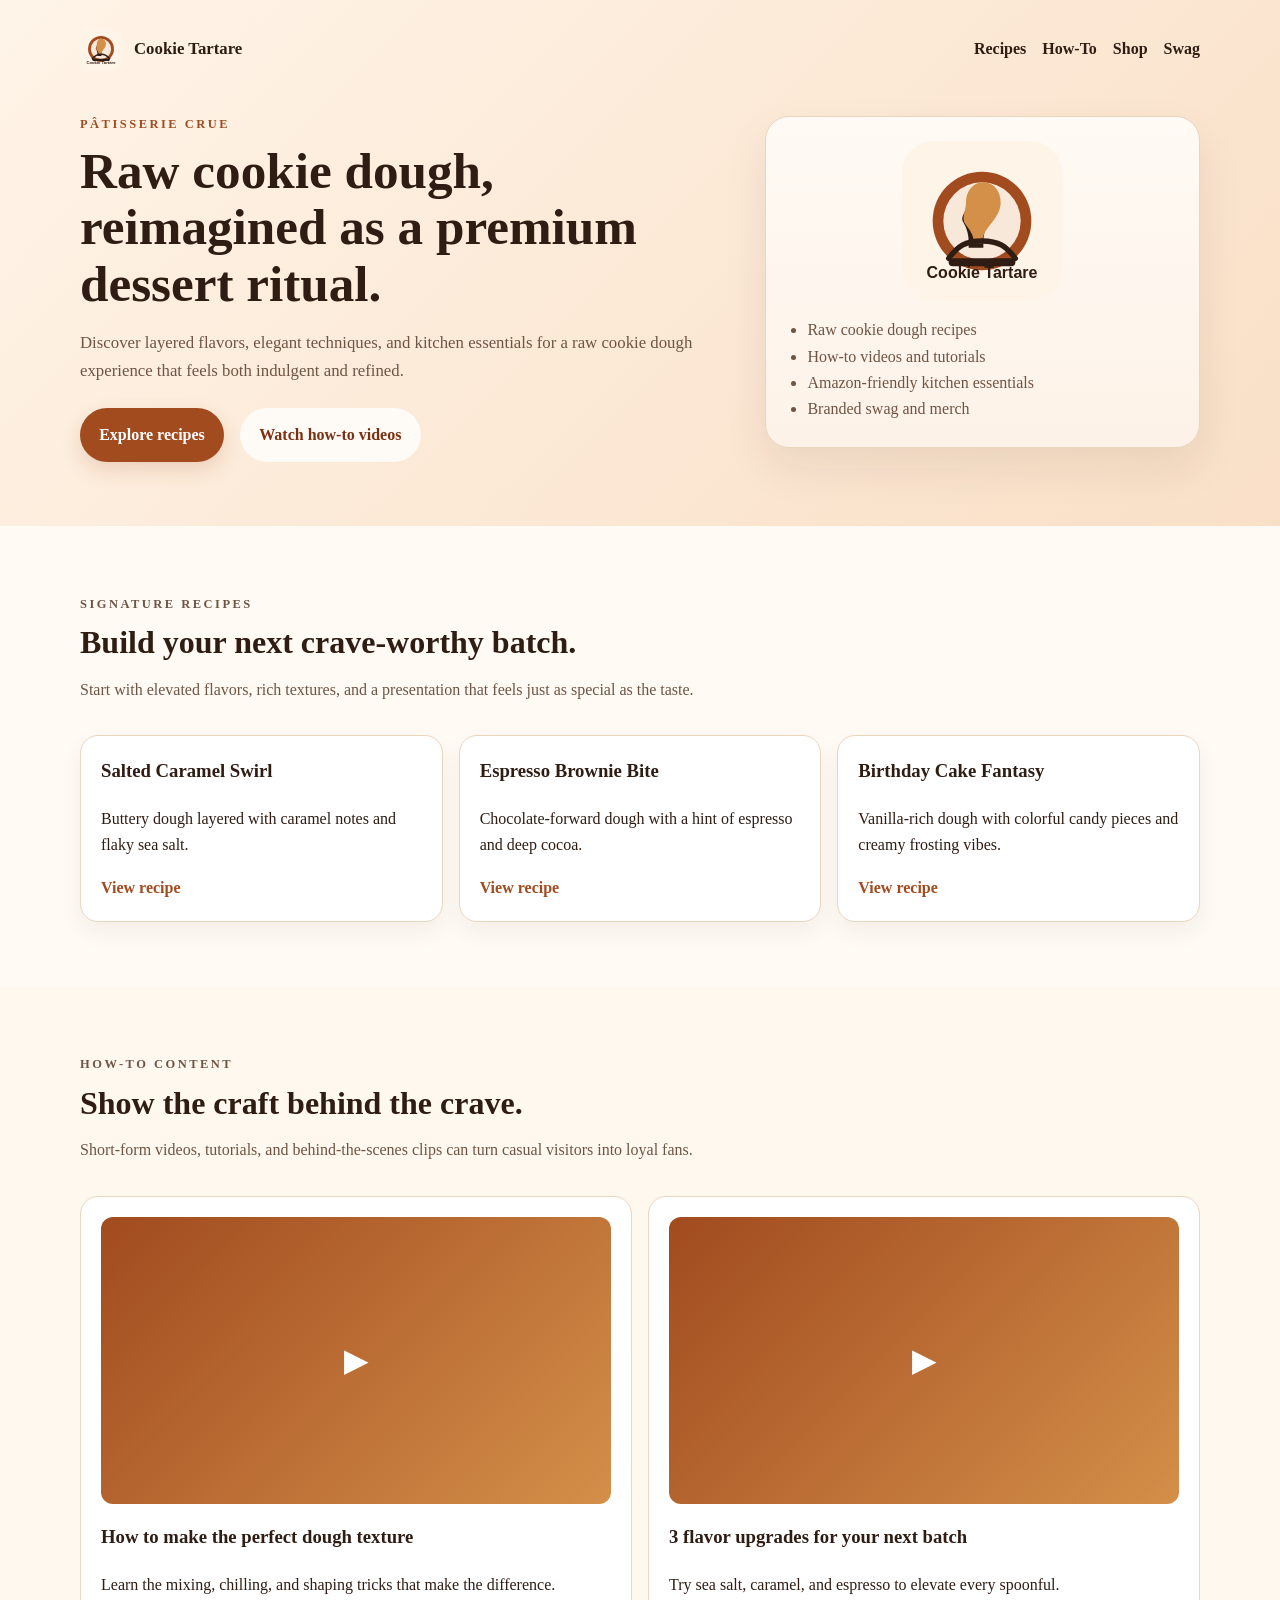
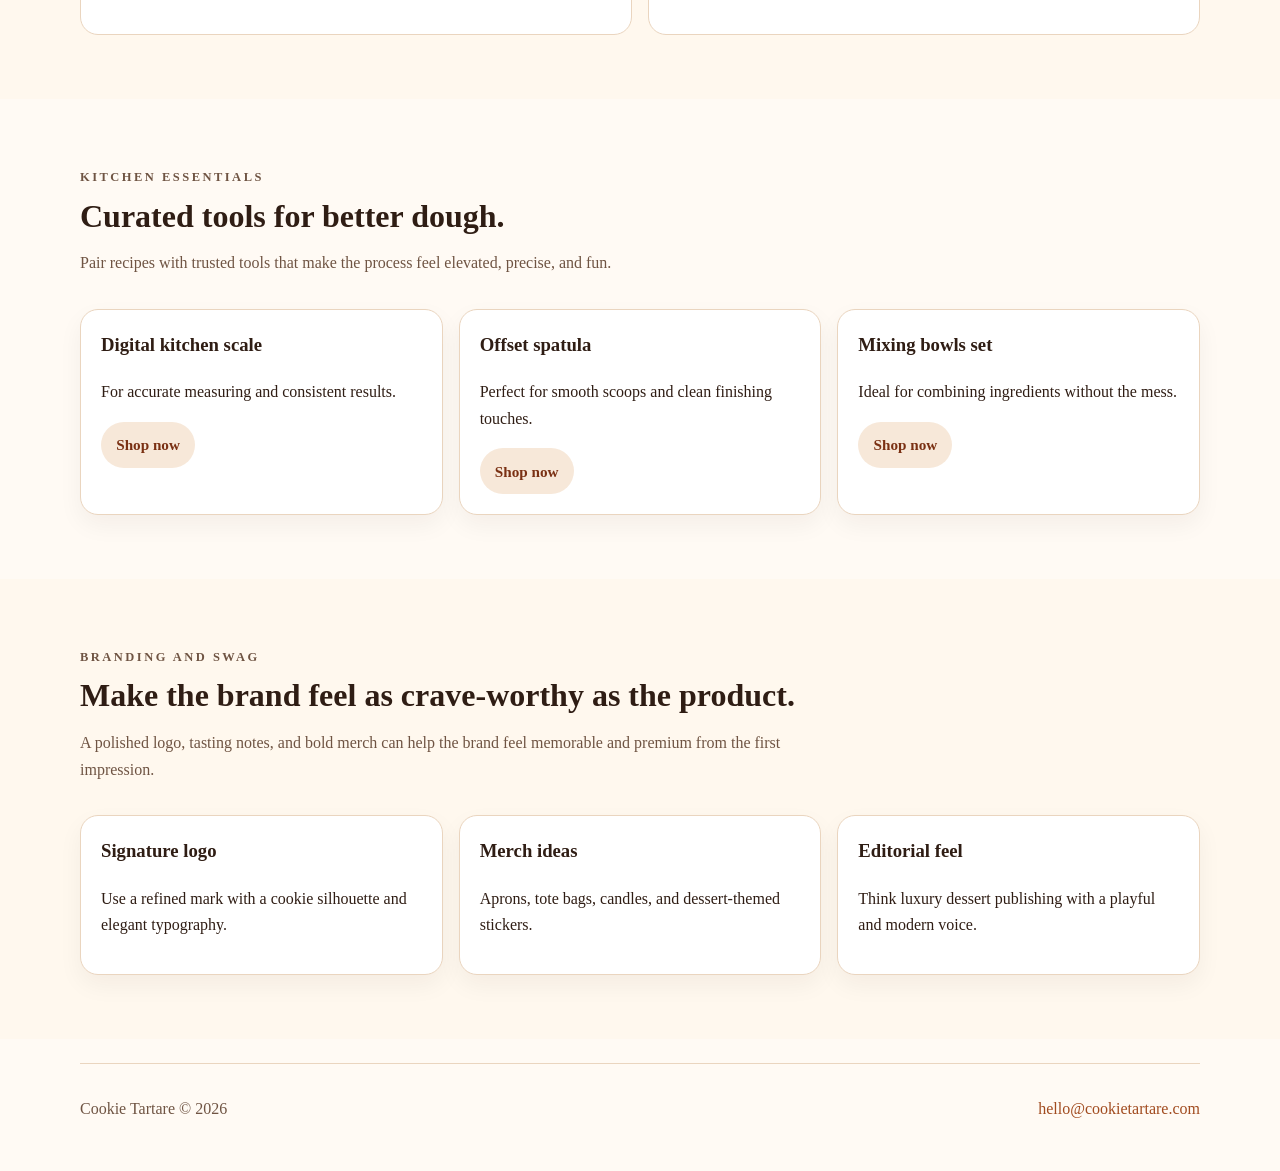
==== index.html @ 98f86b28 "Initial Cookie Tartare landing page" ====
<!DOCTYPE html>
<html lang="en">
  <head>
    <meta charset="UTF-8" />
    <meta name="viewport" content="width=device-width, initial-scale=1.0" />
    <meta
      name="description"
      content="Cookie Tartare is an elevated raw cookie dough brand for foodies featuring recipes, how-to videos, kitchen essentials, and swag."
    />
    <title>Cookie Tartare | Elevated Raw Cookie Dough</title>
    <link rel="stylesheet" href="styles.css" />
  </head>
  <body>
    <header class="hero">
      <div class="container nav">
        <a class="brand" href="#top">
          <img src="logo.svg" alt="Cookie Tartare logo" />
          <span>Cookie Tartare</span>
        </a>
        <nav>
          <a href="#recipes">Recipes</a>
          <a href="#videos">How-To</a>
          <a href="#shop">Shop</a>
          <a href="#swag">Swag</a>
        </nav>
      </div>

      <div class="container hero-content" id="top">
        <div class="hero-copy">
          <p class="eyebrow">Pâtisserie Crue</p>
          <h1>Raw cookie dough, reimagined as a premium dessert ritual.</h1>
          <p class="lead">
            Discover layered flavors, elegant techniques, and kitchen essentials
            for a raw cookie dough experience that feels both indulgent and
            refined.
          </p>
          <div class="hero-actions">
            <a class="btn btn-primary" href="#recipes">Explore recipes</a>
            <a class="btn btn-secondary" href="#videos">Watch how-to videos</a>
          </div>
        </div>

        <div class="hero-card">
          <img src="logo.svg" alt="Cookie Tartare brand illustration" />
          <ul>
            <li>Raw cookie dough recipes</li>
            <li>How-to videos and tutorials</li>
            <li>Amazon-friendly kitchen essentials</li>
            <li>Branded swag and merch</li>
          </ul>
        </div>
      </div>
    </header>

    <main>
      <section class="section" id="recipes">
        <div class="container">
          <div class="section-header">
            <p class="eyebrow">Signature recipes</p>
            <h2>Build your next crave-worthy batch.</h2>
            <p>
              Start with elevated flavors, rich textures, and a presentation that
              feels just as special as the taste.
            </p>
          </div>

          <div class="card-grid">
            <article class="card">
              <h3>Salted Caramel Swirl</h3>
              <p>Buttery dough layered with caramel notes and flaky sea salt.</p>
              <a href="#" class="text-link">View recipe</a>
            </article>
            <article class="card">
              <h3>Espresso Brownie Bite</h3>
              <p>Chocolate-forward dough with a hint of espresso and deep cocoa.</p>
              <a href="#" class="text-link">View recipe</a>
            </article>
            <article class="card">
              <h3>Birthday Cake Fantasy</h3>
              <p>Vanilla-rich dough with colorful candy pieces and creamy frosting vibes.</p>
              <a href="#" class="text-link">View recipe</a>
            </article>
          </div>
        </div>
      </section>

      <section class="section section-alt" id="videos">
        <div class="container">
          <div class="section-header">
            <p class="eyebrow">How-to content</p>
            <h2>Show the craft behind the crave.</h2>
            <p>
              Short-form videos, tutorials, and behind-the-scenes clips can turn
              casual visitors into loyal fans.
            </p>
          </div>

          <div class="video-layout">
            <div class="video-card">
              <div class="video-placeholder">▶</div>
              <h3>How to make the perfect dough texture</h3>
              <p>Learn the mixing, chilling, and shaping tricks that make the difference.</p>
            </div>
            <div class="video-card">
              <div class="video-placeholder">▶</div>
              <h3>3 flavor upgrades for your next batch</h3>
              <p>Try sea salt, caramel, and espresso to elevate every spoonful.</p>
            </div>
          </div>
        </div>
      </section>

      <section class="section" id="shop">
        <div class="container">
          <div class="section-header">
            <p class="eyebrow">Kitchen essentials</p>
            <h2>Curated tools for better dough.</h2>
            <p>
              Pair recipes with trusted tools that make the process feel elevated,
              precise, and fun.
            </p>
          </div>

          <div class="card-grid">
            <article class="card">
              <h3>Digital kitchen scale</h3>
              <p>For accurate measuring and consistent results.</p>
              <a href="https://www.amazon.com/s?k=kitchen+scale" class="btn btn-small">Shop now</a>
            </article>
            <article class="card">
              <h3>Offset spatula</h3>
              <p>Perfect for smooth scoops and clean finishing touches.</p>
              <a href="https://www.amazon.com/s?k=offset+spatula" class="btn btn-small">Shop now</a>
            </article>
            <article class="card">
              <h3>Mixing bowls set</h3>
              <p>Ideal for combining ingredients without the mess.</p>
              <a href="https://www.amazon.com/s?k=mixing+bowls+set" class="btn btn-small">Shop now</a>
            </article>
          </div>
        </div>
      </section>

      <section class="section section-alt" id="swag">
        <div class="container">
          <div class="section-header">
            <p class="eyebrow">Branding and swag</p>
            <h2>Make the brand feel as crave-worthy as the product.</h2>
            <p>
              A polished logo, tasting notes, and bold merch can help the brand feel
              memorable and premium from the first impression.
            </p>
          </div>

          <div class="card-grid">
            <article class="card">
              <h3>Signature logo</h3>
              <p>Use a refined mark with a cookie silhouette and elegant typography.</p>
            </article>
            <article class="card">
              <h3>Merch ideas</h3>
              <p>Aprons, tote bags, candles, and dessert-themed stickers.</p>
            </article>
            <article class="card">
              <h3>Editorial feel</h3>
              <p>Think luxury dessert publishing with a playful and modern voice.</p>
            </article>
          </div>
        </div>
      </section>
    </main>

    <footer class="footer">
      <div class="container footer-content">
        <p>Cookie Tartare © 2026</p>
        <a href="mailto:hello@cookietartare.com">hello@cookietartare.com</a>
      </div>
    </footer>
  </body>
</html>
---- styles.css ----
:root {
  --bg: #fffaf4;
  --surface: #ffffff;
  --surface-alt: #f7e8d9;
  --text: #2f1d14;
  --muted: #6f5443;
  --accent: #a14b1f;
  --accent-dark: #7a3013;
  --border: #ead5bf;
}

* {
  box-sizing: border-box;
}

body {
  margin: 0;
  font-family: Georgia, Cambria, "Times New Roman", Times, serif;
  color: var(--text);
  background: var(--bg);
  line-height: 1.65;
}

img {
  max-width: 100%;
  display: block;
}

.container {
  width: min(1120px, calc(100% - 2rem));
  margin: 0 auto;
}

.hero {
  background: linear-gradient(135deg, #fff4e8 0%, #f9dfc6 100%);
  padding: 1.25rem 0 4rem;
}

.nav {
  display: flex;
  align-items: center;
  justify-content: space-between;
  padding: 0.5rem 0 2rem;
}

.brand {
  display: flex;
  align-items: center;
  gap: 0.75rem;
  color: var(--text);
  text-decoration: none;
  font-weight: 700;
  font-size: 1.05rem;
  font-family: "Georgia", serif;
}

.brand img {
  width: 42px;
  height: 42px;
}

nav {
  display: flex;
  gap: 1rem;
  flex-wrap: wrap;
}

nav a {
  color: var(--text);
  text-decoration: none;
  font-weight: 600;
}

.hero-content {
  display: grid;
  grid-template-columns: 1.2fr 0.8fr;
  gap: 2rem;
  align-items: center;
}

.eyebrow {
  display: inline-block;
  text-transform: uppercase;
  letter-spacing: 0.2em;
  font-size: 0.78rem;
  font-weight: 700;
  color: var(--accent);
  margin-bottom: 0.5rem;
}

.hero h1 {
  font-size: clamp(2rem, 4vw, 3.4rem);
  margin: 0 0 1rem;
  line-height: 1.1;
}

.lead {
  font-size: 1.05rem;
  color: var(--muted);
  max-width: 620px;
}

.hero-actions {
  display: flex;
  gap: 1rem;
  flex-wrap: wrap;
  margin-top: 1.5rem;
}

.btn {
  display: inline-flex;
  align-items: center;
  justify-content: center;
  text-decoration: none;
  font-weight: 700;
  border-radius: 999px;
  padding: 0.85rem 1.2rem;
  transition: transform 0.2s ease, box-shadow 0.2s ease;
}

.btn:hover {
  transform: translateY(-2px);
}

.btn-primary {
  background: var(--accent);
  color: white;
  box-shadow: 0 8px 20px rgba(161, 75, 31, 0.18);
}

.btn-secondary {
  color: var(--accent-dark);
  background: rgba(255,255,255,0.75);
}

.btn-small {
  padding: 0.65rem 0.95rem;
  font-size: 0.95rem;
  background: var(--surface-alt);
  color: var(--accent-dark);
}

.hero-card {
  background: linear-gradient(180deg, #fffaf4 0%, #fdf2e8 100%);
  border: 1px solid var(--border);
  border-radius: 24px;
  padding: 1.5rem;
  box-shadow: 0 20px 45px rgba(49, 24, 10, 0.08);
}

.hero-card img {
  width: 160px;
  margin: 0 auto 1rem;
}

.hero-card ul {
  margin: 0;
  padding-left: 1.1rem;
  color: var(--muted);
}

.section {
  padding: 4rem 0;
}

.section-alt {
  background: #fff8ee;
}

.section-header {
  margin-bottom: 2rem;
  max-width: 720px;
}

.section-header h2 {
  margin: 0 0 0.5rem;
  font-size: clamp(1.5rem, 2.5vw, 2.1rem);
}

.section-header p {
  margin: 0;
  color: var(--muted);
}

.card-grid {
  display: grid;
  grid-template-columns: repeat(3, minmax(0, 1fr));
  gap: 1rem;
}

.card {
  background: var(--surface);
  border: 1px solid var(--border);
  border-radius: 18px;
  padding: 1.25rem;
  box-shadow: 0 10px 25px rgba(49, 24, 10, 0.05);
}

.card h3 {
  margin-top: 0;
}

.text-link {
  color: var(--accent);
  font-weight: 700;
  text-decoration: none;
}

.video-layout {
  display: grid;
  grid-template-columns: repeat(2, minmax(0, 1fr));
  gap: 1rem;
}

.video-card {
  background: var(--surface);
  border: 1px solid var(--border);
  border-radius: 18px;
  padding: 1.25rem;
}

.video-placeholder {
  display: grid;
  place-items: center;
  width: 100%;
  aspect-ratio: 16 / 9;
  border-radius: 12px;
  background: linear-gradient(135deg, #a14b1f, #d48f49);
  color: white;
  font-size: 2rem;
  margin-bottom: 1rem;
}

.footer {
  padding: 1.5rem 0 2rem;
}

.footer-content {
  display: flex;
  justify-content: space-between;
  align-items: center;
  color: var(--muted);
  border-top: 1px solid var(--border);
  padding-top: 1rem;
}

.footer a {
  color: var(--accent);
  text-decoration: none;
}

@media (max-width: 800px) {
  .hero-content,
  .card-grid,
  .video-layout {
    grid-template-columns: 1fr;
  }

  .nav,
  .footer-content {
    flex-direction: column;
    align-items: flex-start;
    gap: 0.75rem;
  }
}
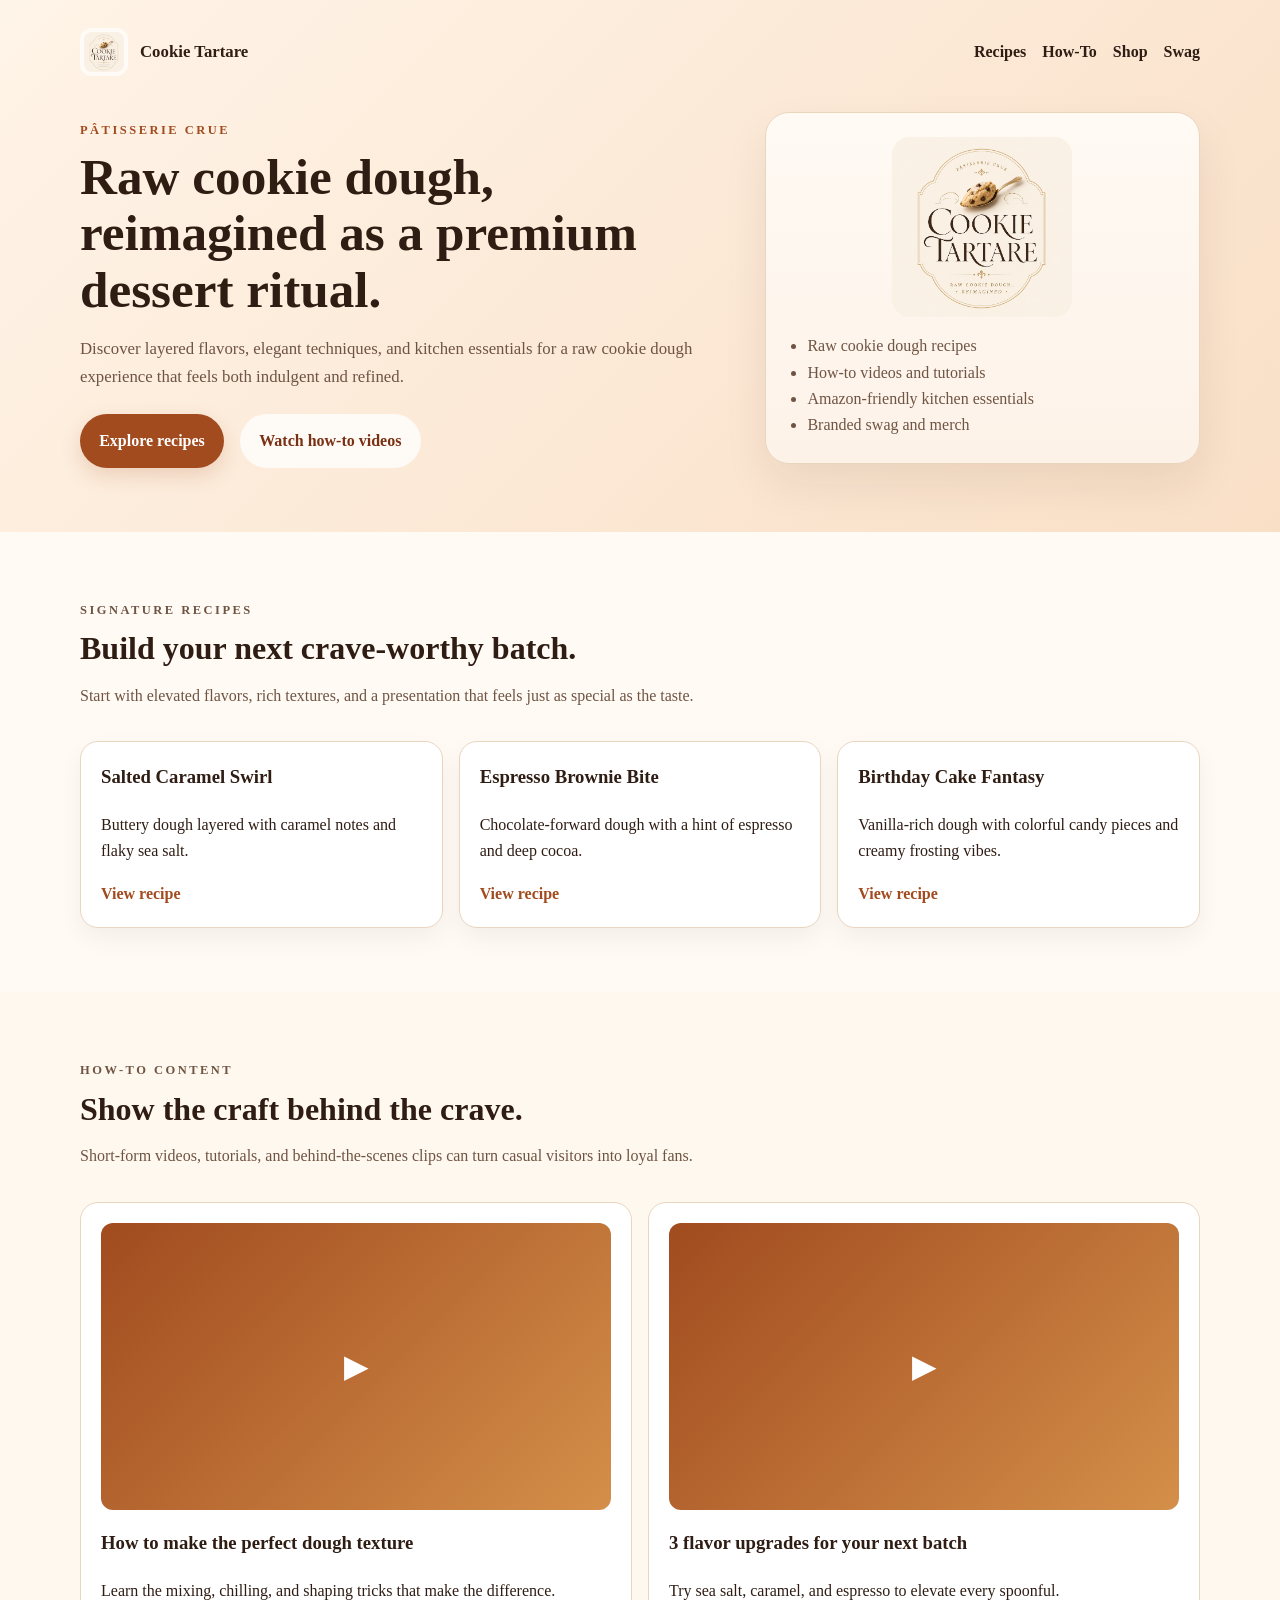
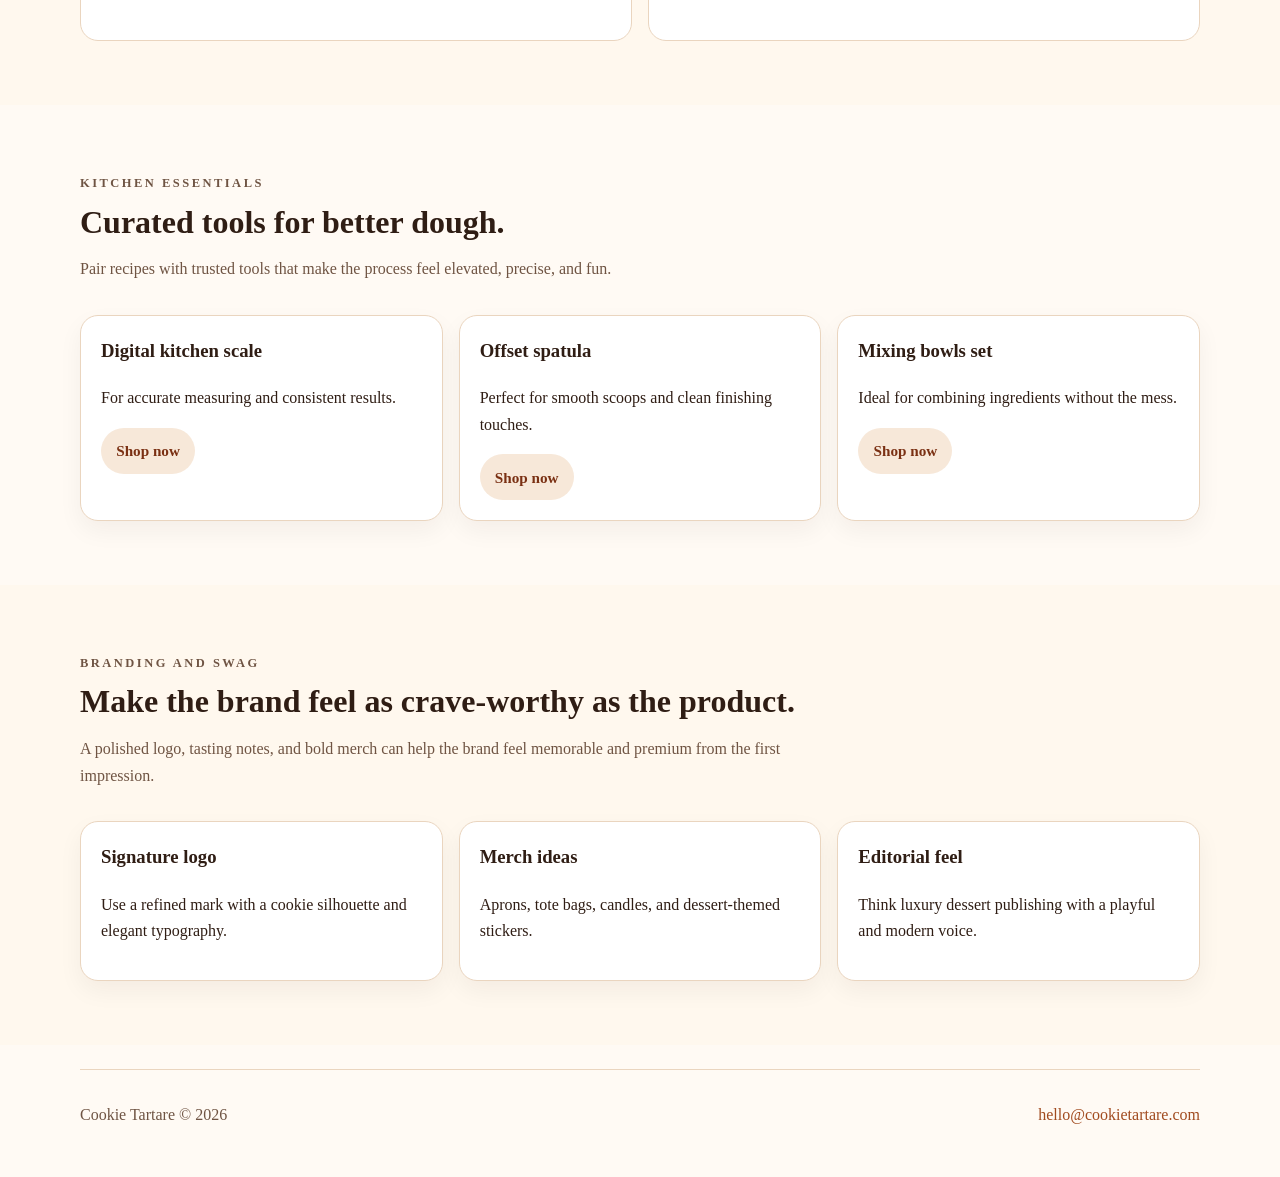
==== commit 58cade83: "Update branding and favicon" ====
--- a/index.html
+++ b/index.html
@@ -9,12 +9,14 @@
     />
     <title>Cookie Tartare | Elevated Raw Cookie Dough</title>
     <link rel="stylesheet" href="styles.css" />
+    <link rel="icon" href="logo.svg.png" type="image/png" />
+    <link rel="apple-touch-icon" href="logo.svg.png" />
   </head>
   <body>
     <header class="hero">
       <div class="container nav">
         <a class="brand" href="#top">
-          <img src="logo.svg" alt="Cookie Tartare logo" />
+          <img src="logo.svg.png" alt="Cookie Tartare logo" />
           <span>Cookie Tartare</span>
         </a>
         <nav>
@@ -41,7 +43,7 @@
         </div>
 
         <div class="hero-card">
-          <img src="logo.svg" alt="Cookie Tartare brand illustration" />
+          <img src="logo.svg.png" alt="Cookie Tartare brand illustration" />
           <ul>
             <li>Raw cookie dough recipes</li>
             <li>How-to videos and tutorials</li>
--- a/styles.css
+++ b/styles.css
@@ -55,8 +55,12 @@
 }
 
 .brand img {
-  width: 42px;
-  height: 42px;
+  width: 48px;
+  height: 48px;
+  object-fit: contain;
+  border-radius: 12px;
+  background: rgba(255, 255, 255, 0.7);
+  padding: 4px;
 }
 
 nav {
@@ -149,8 +153,10 @@
 }
 
 .hero-card img {
-  width: 160px;
+  width: 180px;
   margin: 0 auto 1rem;
+  object-fit: contain;
+  border-radius: 18px;
 }
 
 .hero-card ul {
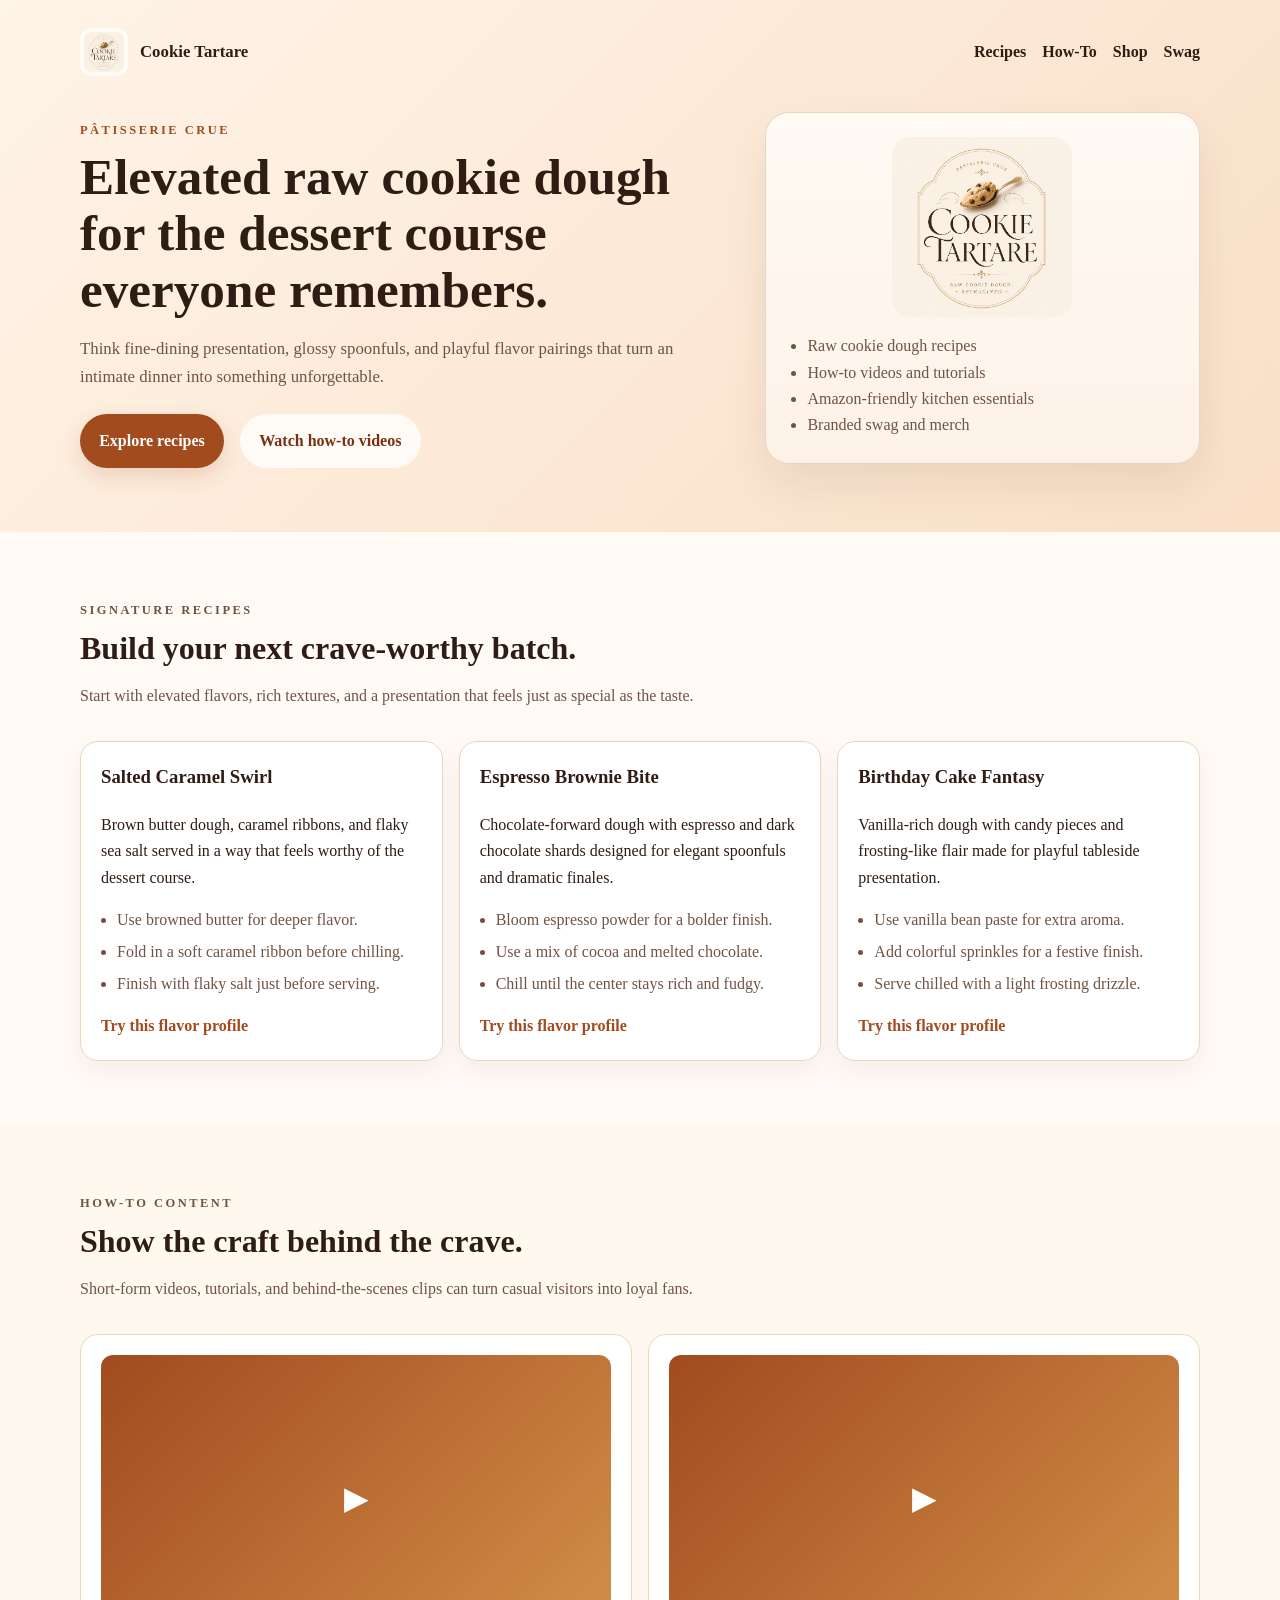
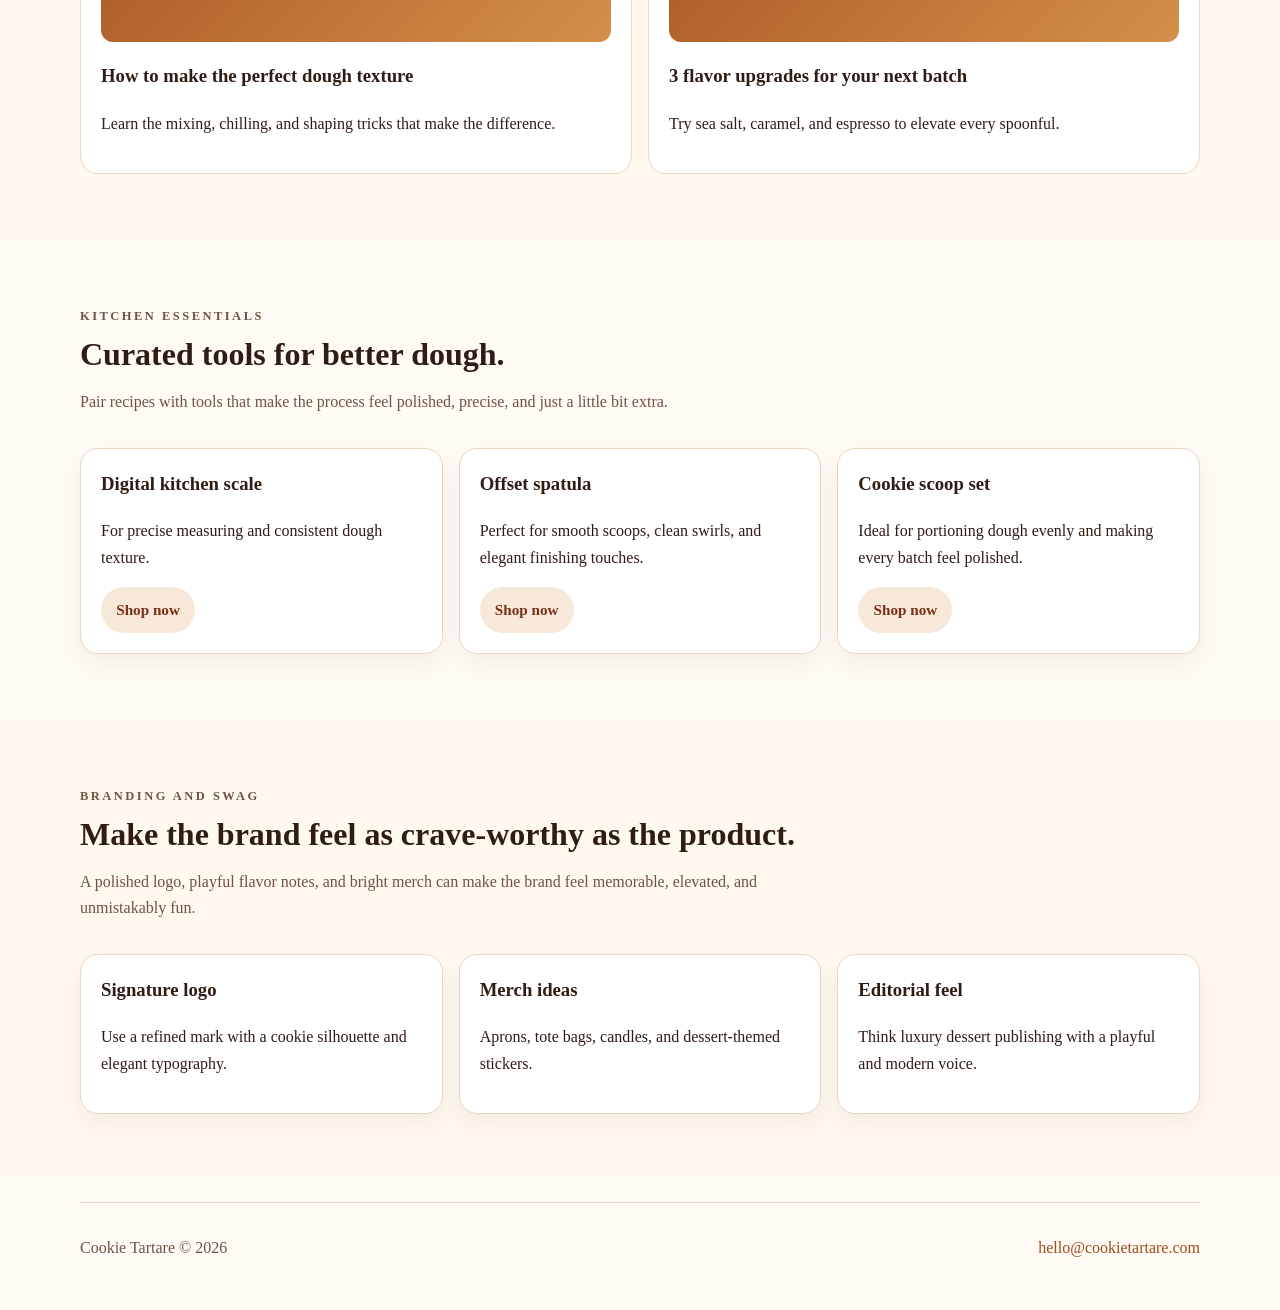
==== commit 895c9171: "Refine brand copy and recipe content" ====
--- a/index.html
+++ b/index.html
@@ -30,11 +30,10 @@
       <div class="container hero-content" id="top">
         <div class="hero-copy">
           <p class="eyebrow">Pâtisserie Crue</p>
-          <h1>Raw cookie dough, reimagined as a premium dessert ritual.</h1>
+          <h1>Elevated raw cookie dough for the dessert course everyone remembers.</h1>
           <p class="lead">
-            Discover layered flavors, elegant techniques, and kitchen essentials
-            for a raw cookie dough experience that feels both indulgent and
-            refined.
+            Think fine-dining presentation, glossy spoonfuls, and playful flavor
+            pairings that turn an intimate dinner into something unforgettable.
           </p>
           <div class="hero-actions">
             <a class="btn btn-primary" href="#recipes">Explore recipes</a>
@@ -69,18 +68,33 @@
           <div class="card-grid">
             <article class="card">
               <h3>Salted Caramel Swirl</h3>
-              <p>Buttery dough layered with caramel notes and flaky sea salt.</p>
-              <a href="#" class="text-link">View recipe</a>
+              <p>Brown butter dough, caramel ribbons, and flaky sea salt served in a way that feels worthy of the dessert course.</p>
+              <ul class="recipe-notes">
+                <li>Use browned butter for deeper flavor.</li>
+                <li>Fold in a soft caramel ribbon before chilling.</li>
+                <li>Finish with flaky salt just before serving.</li>
+              </ul>
+              <a href="https://www.seriouseats.com/recipes?query=caramel+cookie+dough" class="text-link">Try this flavor profile</a>
             </article>
             <article class="card">
               <h3>Espresso Brownie Bite</h3>
-              <p>Chocolate-forward dough with a hint of espresso and deep cocoa.</p>
-              <a href="#" class="text-link">View recipe</a>
+              <p>Chocolate-forward dough with espresso and dark chocolate shards designed for elegant spoonfuls and dramatic finales.</p>
+              <ul class="recipe-notes">
+                <li>Bloom espresso powder for a bolder finish.</li>
+                <li>Use a mix of cocoa and melted chocolate.</li>
+                <li>Chill until the center stays rich and fudgy.</li>
+              </ul>
+              <a href="https://www.seriouseats.com/recipes?query=espresso+cookie+dough" class="text-link">Try this flavor profile</a>
             </article>
             <article class="card">
               <h3>Birthday Cake Fantasy</h3>
-              <p>Vanilla-rich dough with colorful candy pieces and creamy frosting vibes.</p>
-              <a href="#" class="text-link">View recipe</a>
+              <p>Vanilla-rich dough with candy pieces and frosting-like flair made for playful tableside presentation.</p>
+              <ul class="recipe-notes">
+                <li>Use vanilla bean paste for extra aroma.</li>
+                <li>Add colorful sprinkles for a festive finish.</li>
+                <li>Serve chilled with a light frosting drizzle.</li>
+              </ul>
+              <a href="https://www.seriouseats.com/recipes?query=birthday+cake+cookie+dough" class="text-link">Try this flavor profile</a>
             </article>
           </div>
         </div>
@@ -118,26 +132,26 @@
             <p class="eyebrow">Kitchen essentials</p>
             <h2>Curated tools for better dough.</h2>
             <p>
-              Pair recipes with trusted tools that make the process feel elevated,
-              precise, and fun.
+              Pair recipes with tools that make the process feel polished, precise,
+              and just a little bit extra.
             </p>
           </div>
 
           <div class="card-grid">
             <article class="card">
               <h3>Digital kitchen scale</h3>
-              <p>For accurate measuring and consistent results.</p>
-              <a href="https://www.amazon.com/s?k=kitchen+scale" class="btn btn-small">Shop now</a>
+              <p>For precise measuring and consistent dough texture.</p>
+              <a href="https://www.amazon.com/s?k=digital+kitchen+scale" class="btn btn-small">Shop now</a>
             </article>
             <article class="card">
               <h3>Offset spatula</h3>
-              <p>Perfect for smooth scoops and clean finishing touches.</p>
+              <p>Perfect for smooth scoops, clean swirls, and elegant finishing touches.</p>
               <a href="https://www.amazon.com/s?k=offset+spatula" class="btn btn-small">Shop now</a>
             </article>
             <article class="card">
-              <h3>Mixing bowls set</h3>
-              <p>Ideal for combining ingredients without the mess.</p>
-              <a href="https://www.amazon.com/s?k=mixing+bowls+set" class="btn btn-small">Shop now</a>
+              <h3>Cookie scoop set</h3>
+              <p>Ideal for portioning dough evenly and making every batch feel polished.</p>
+              <a href="https://www.amazon.com/s?k=cookie+scoop+set" class="btn btn-small">Shop now</a>
             </article>
           </div>
         </div>
@@ -149,8 +163,8 @@
             <p class="eyebrow">Branding and swag</p>
             <h2>Make the brand feel as crave-worthy as the product.</h2>
             <p>
-              A polished logo, tasting notes, and bold merch can help the brand feel
-              memorable and premium from the first impression.
+              A polished logo, playful flavor notes, and bright merch can make the
+              brand feel memorable, elevated, and unmistakably fun.
             </p>
           </div>
 
--- a/styles.css
+++ b/styles.css
@@ -206,6 +206,16 @@
   margin-top: 0;
 }
 
+.recipe-notes {
+  margin: 0.75rem 0 1rem;
+  padding-left: 1rem;
+  color: var(--muted);
+}
+
+.recipe-notes li + li {
+  margin-top: 0.35rem;
+}
+
 .text-link {
   color: var(--accent);
   font-weight: 700;
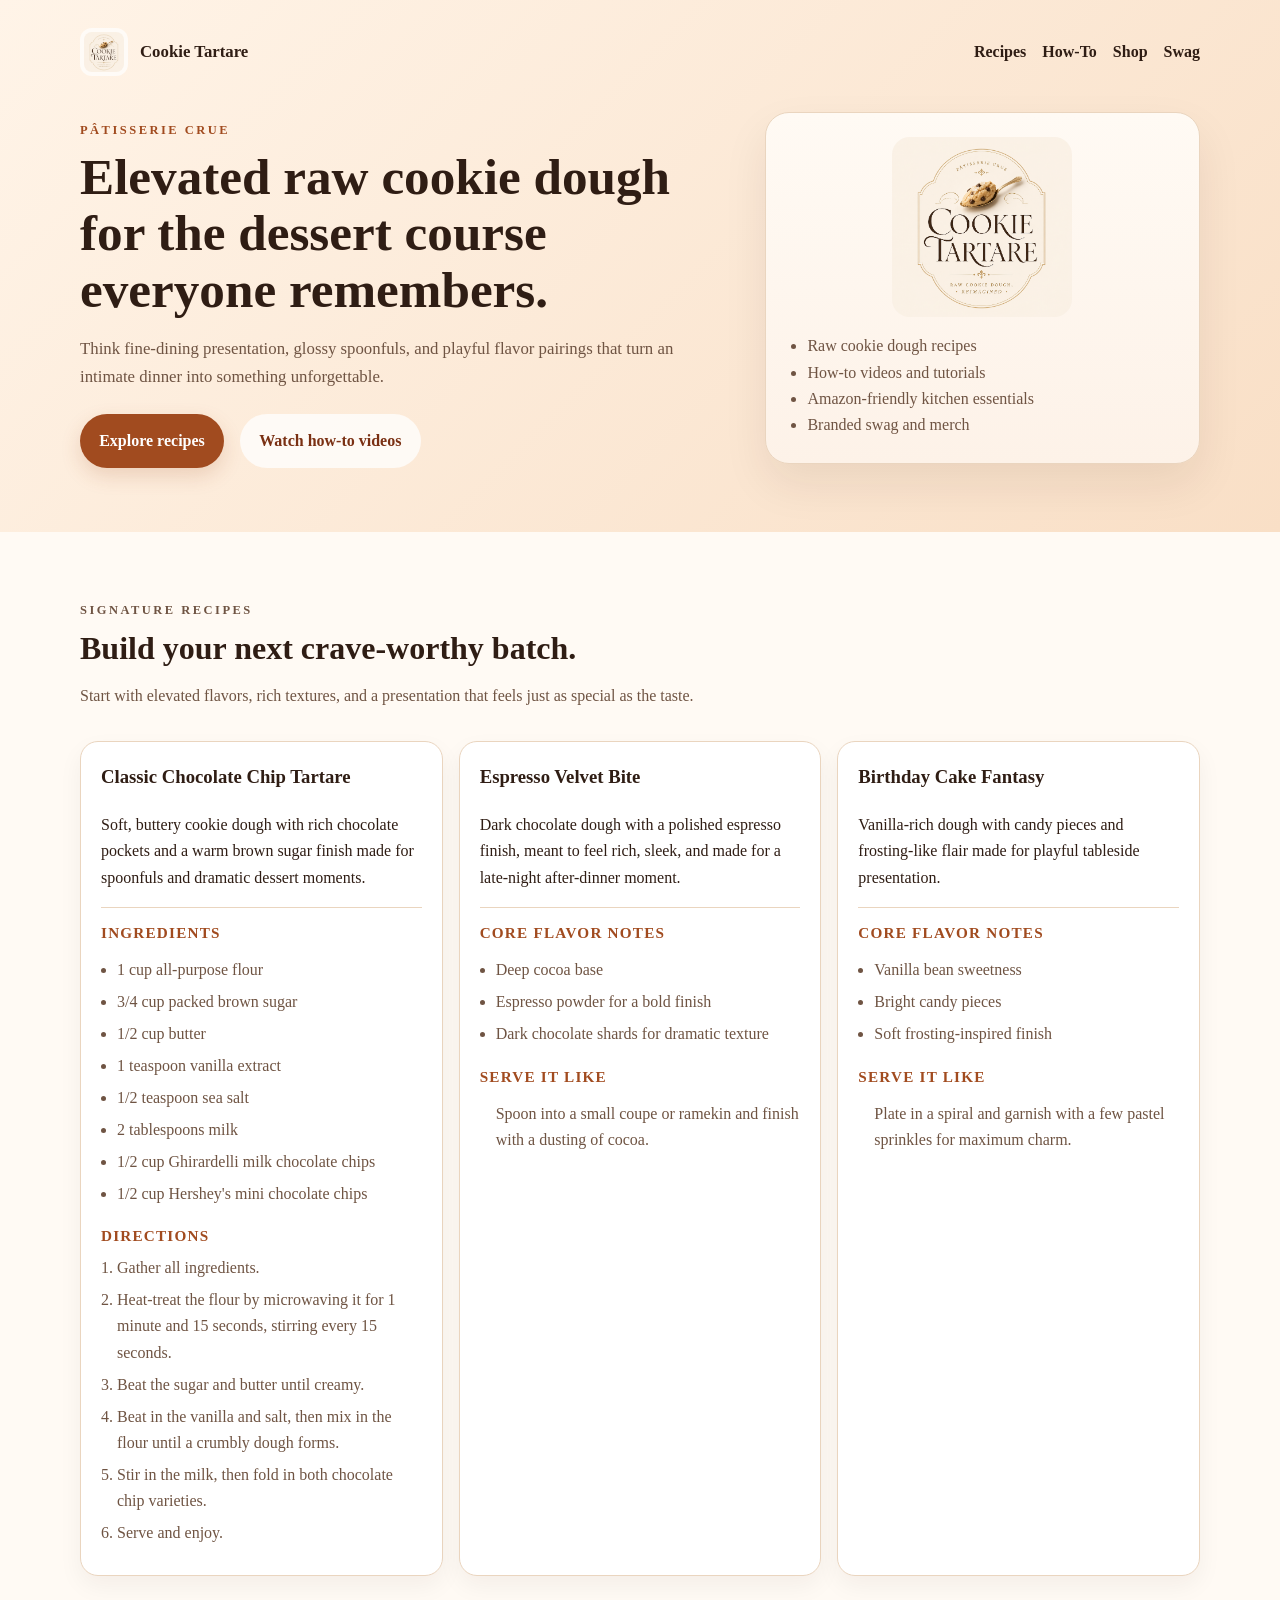
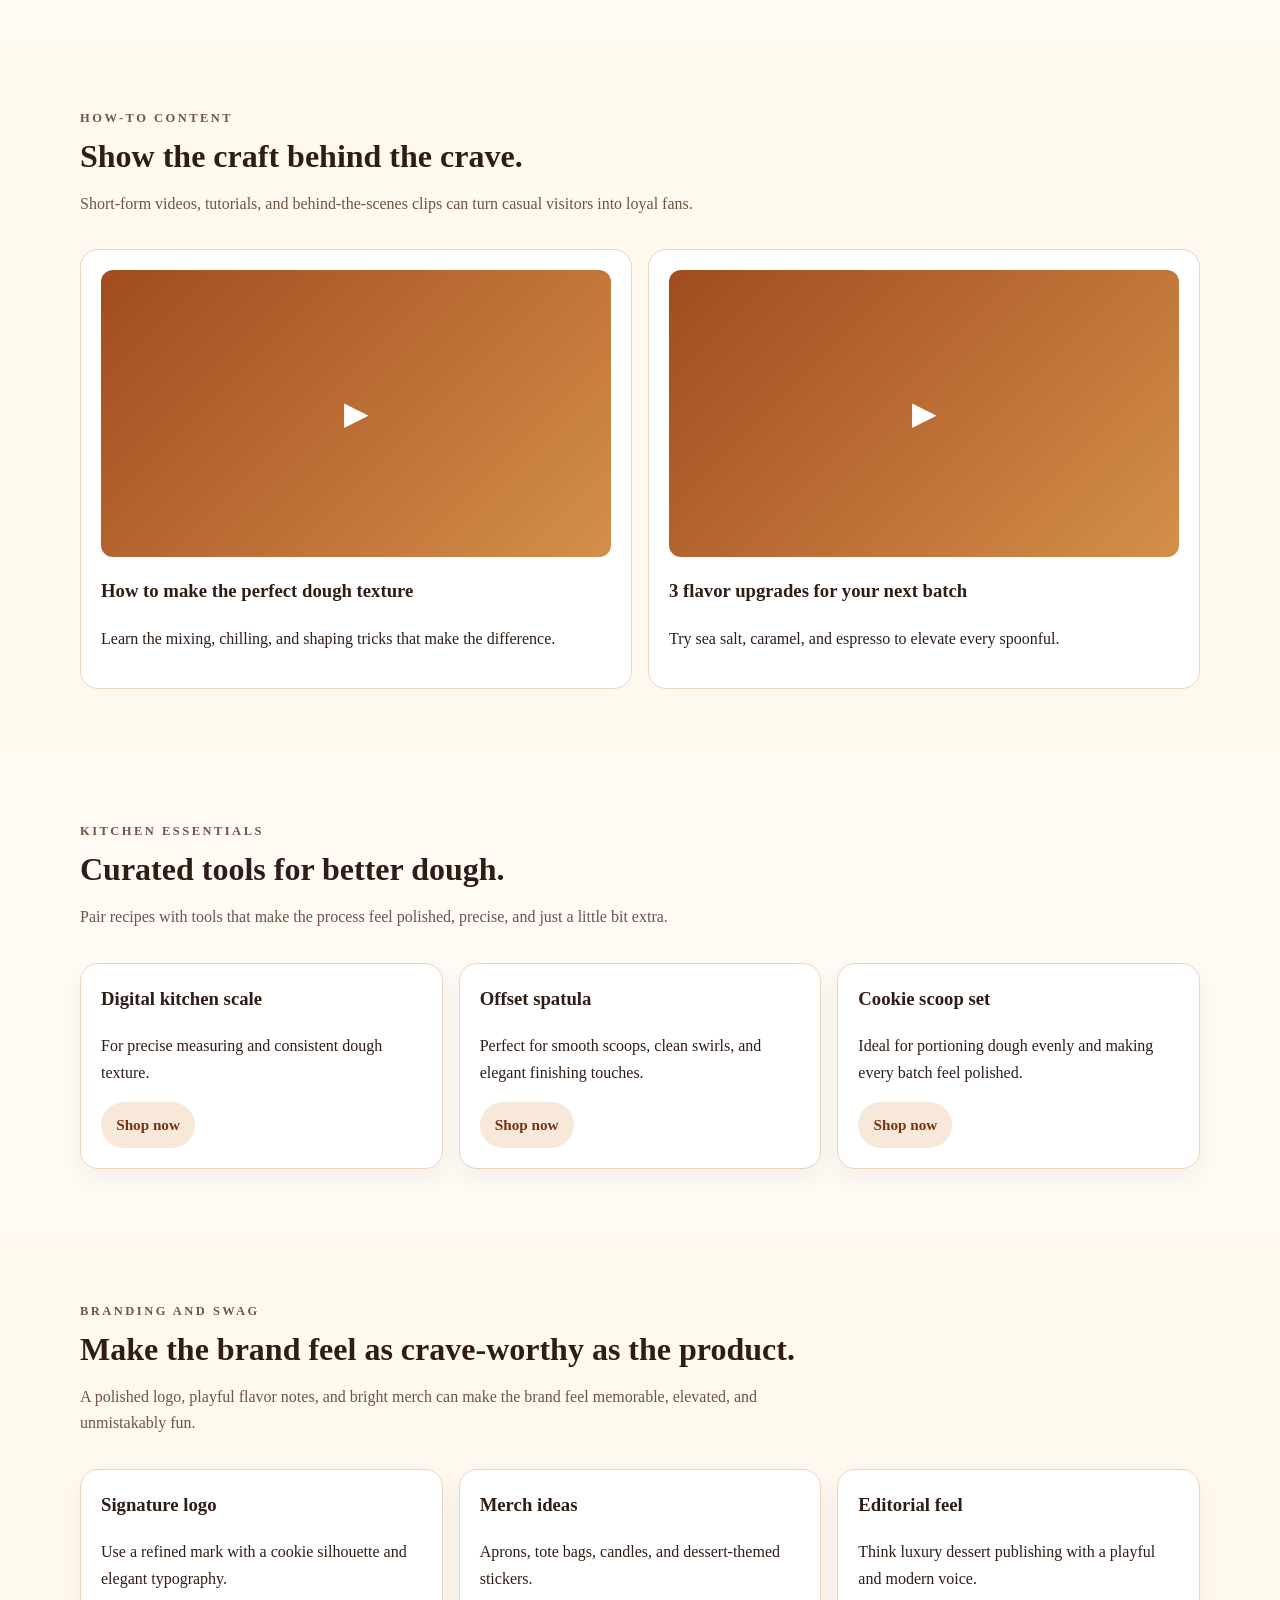
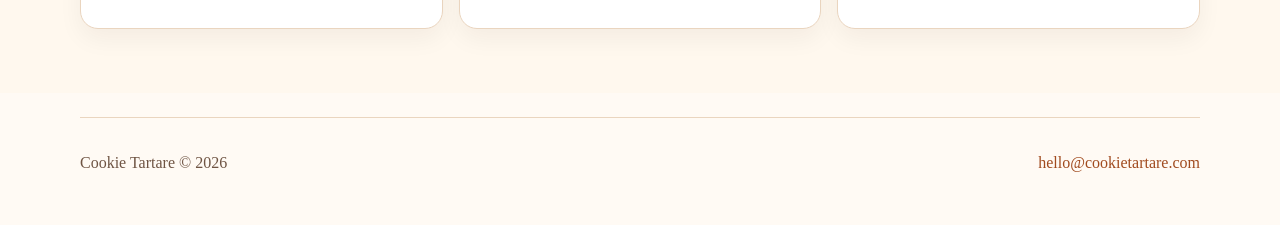
==== commit 4957e26c: "Publish landing page updates" ====
--- a/index.html
+++ b/index.html
@@ -67,34 +67,58 @@
 
           <div class="card-grid">
             <article class="card">
-              <h3>Salted Caramel Swirl</h3>
-              <p>Brown butter dough, caramel ribbons, and flaky sea salt served in a way that feels worthy of the dessert course.</p>
-              <ul class="recipe-notes">
-                <li>Use browned butter for deeper flavor.</li>
-                <li>Fold in a soft caramel ribbon before chilling.</li>
-                <li>Finish with flaky salt just before serving.</li>
-              </ul>
-              <a href="https://www.seriouseats.com/recipes?query=caramel+cookie+dough" class="text-link">Try this flavor profile</a>
-            </article>
-            <article class="card">
-              <h3>Espresso Brownie Bite</h3>
-              <p>Chocolate-forward dough with espresso and dark chocolate shards designed for elegant spoonfuls and dramatic finales.</p>
-              <ul class="recipe-notes">
-                <li>Bloom espresso powder for a bolder finish.</li>
-                <li>Use a mix of cocoa and melted chocolate.</li>
-                <li>Chill until the center stays rich and fudgy.</li>
-              </ul>
-              <a href="https://www.seriouseats.com/recipes?query=espresso+cookie+dough" class="text-link">Try this flavor profile</a>
+              <h3>Classic Chocolate Chip Tartare</h3>
+              <p>Soft, buttery cookie dough with rich chocolate pockets and a warm brown sugar finish made for spoonfuls and dramatic dessert moments.</p>
+              <div class="recipe-detail">
+                <h4>Ingredients</h4>
+                <ul class="recipe-notes">
+                  <li>1 cup all-purpose flour</li>
+                  <li>3/4 cup packed brown sugar</li>
+                  <li>1/2 cup butter</li>
+                  <li>1 teaspoon vanilla extract</li>
+                  <li>1/2 teaspoon sea salt</li>
+                  <li>2 tablespoons milk</li>
+                  <li>1/2 cup Ghirardelli milk chocolate chips</li>
+                  <li>1/2 cup Hershey's mini chocolate chips</li>
+                </ul>
+                <h4>Directions</h4>
+                <ol class="recipe-steps">
+                  <li>Gather all ingredients.</li>
+                  <li>Heat-treat the flour by microwaving it for 1 minute and 15 seconds, stirring every 15 seconds.</li>
+                  <li>Beat the sugar and butter until creamy.</li>
+                  <li>Beat in the vanilla and salt, then mix in the flour until a crumbly dough forms.</li>
+                  <li>Stir in the milk, then fold in both chocolate chip varieties.</li>
+                  <li>Serve and enjoy.</li>
+                </ol>
+              </div>
+            </article>
+            <article class="card">
+              <h3>Espresso Velvet Bite</h3>
+              <p>Dark chocolate dough with a polished espresso finish, meant to feel rich, sleek, and made for a late-night after-dinner moment.</p>
+              <div class="recipe-detail">
+                <h4>Core flavor notes</h4>
+                <ul class="recipe-notes">
+                  <li>Deep cocoa base</li>
+                  <li>Espresso powder for a bold finish</li>
+                  <li>Dark chocolate shards for dramatic texture</li>
+                </ul>
+                <h4>Serve it like</h4>
+                <p class="recipe-notes">Spoon into a small coupe or ramekin and finish with a dusting of cocoa.</p>
+              </div>
             </article>
             <article class="card">
               <h3>Birthday Cake Fantasy</h3>
               <p>Vanilla-rich dough with candy pieces and frosting-like flair made for playful tableside presentation.</p>
-              <ul class="recipe-notes">
-                <li>Use vanilla bean paste for extra aroma.</li>
-                <li>Add colorful sprinkles for a festive finish.</li>
-                <li>Serve chilled with a light frosting drizzle.</li>
-              </ul>
-              <a href="https://www.seriouseats.com/recipes?query=birthday+cake+cookie+dough" class="text-link">Try this flavor profile</a>
+              <div class="recipe-detail">
+                <h4>Core flavor notes</h4>
+                <ul class="recipe-notes">
+                  <li>Vanilla bean sweetness</li>
+                  <li>Bright candy pieces</li>
+                  <li>Soft frosting-inspired finish</li>
+                </ul>
+                <h4>Serve it like</h4>
+                <p class="recipe-notes">Plate in a spiral and garnish with a few pastel sprinkles for maximum charm.</p>
+              </div>
             </article>
           </div>
         </div>
--- a/styles.css
+++ b/styles.css
@@ -213,6 +213,30 @@
 }
 
 .recipe-notes li + li {
+  margin-top: 0.35rem;
+}
+
+.recipe-detail {
+  margin-top: 1rem;
+  padding-top: 0.75rem;
+  border-top: 1px solid var(--border);
+}
+
+.recipe-detail h4 {
+  margin: 0 0 0.4rem;
+  font-size: 0.95rem;
+  text-transform: uppercase;
+  letter-spacing: 0.08em;
+  color: var(--accent);
+}
+
+.recipe-steps {
+  margin: 0 0 0.5rem;
+  padding-left: 1rem;
+  color: var(--muted);
+}
+
+.recipe-steps li + li {
   margin-top: 0.35rem;
 }
 
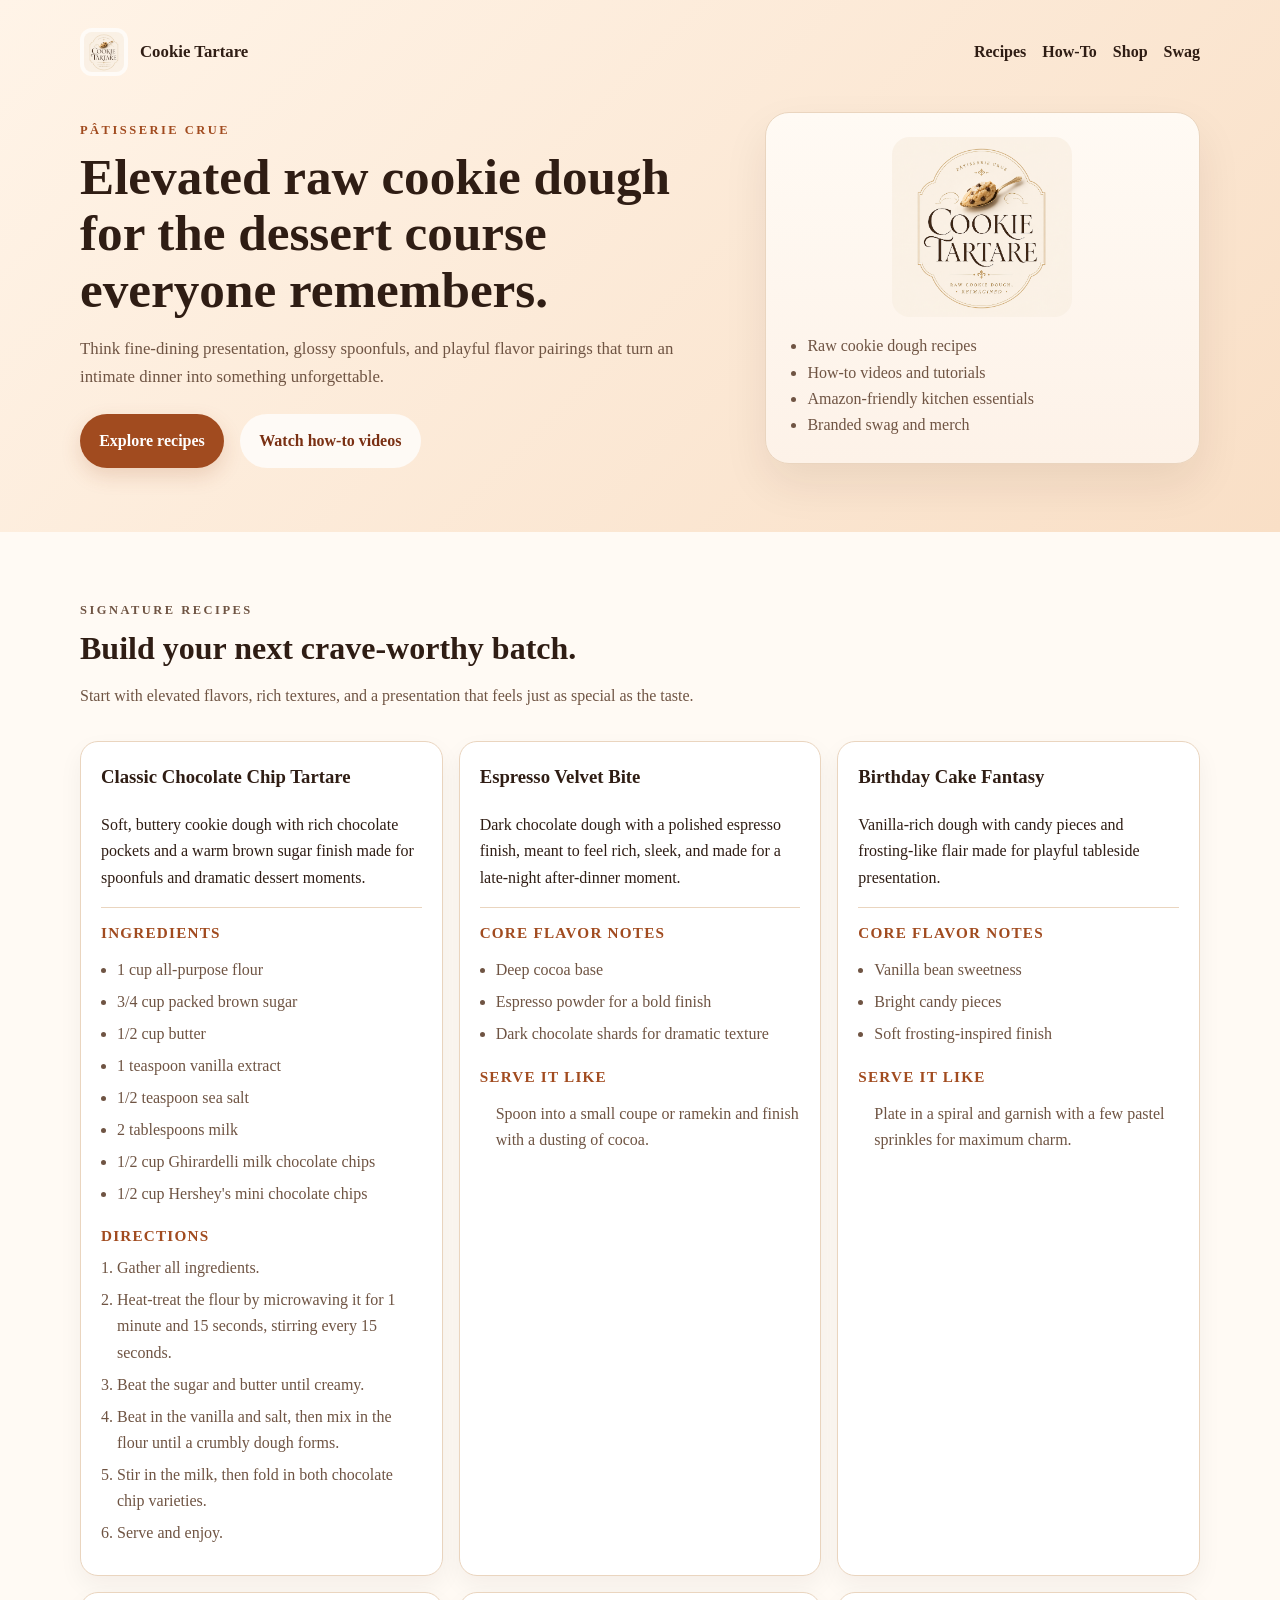
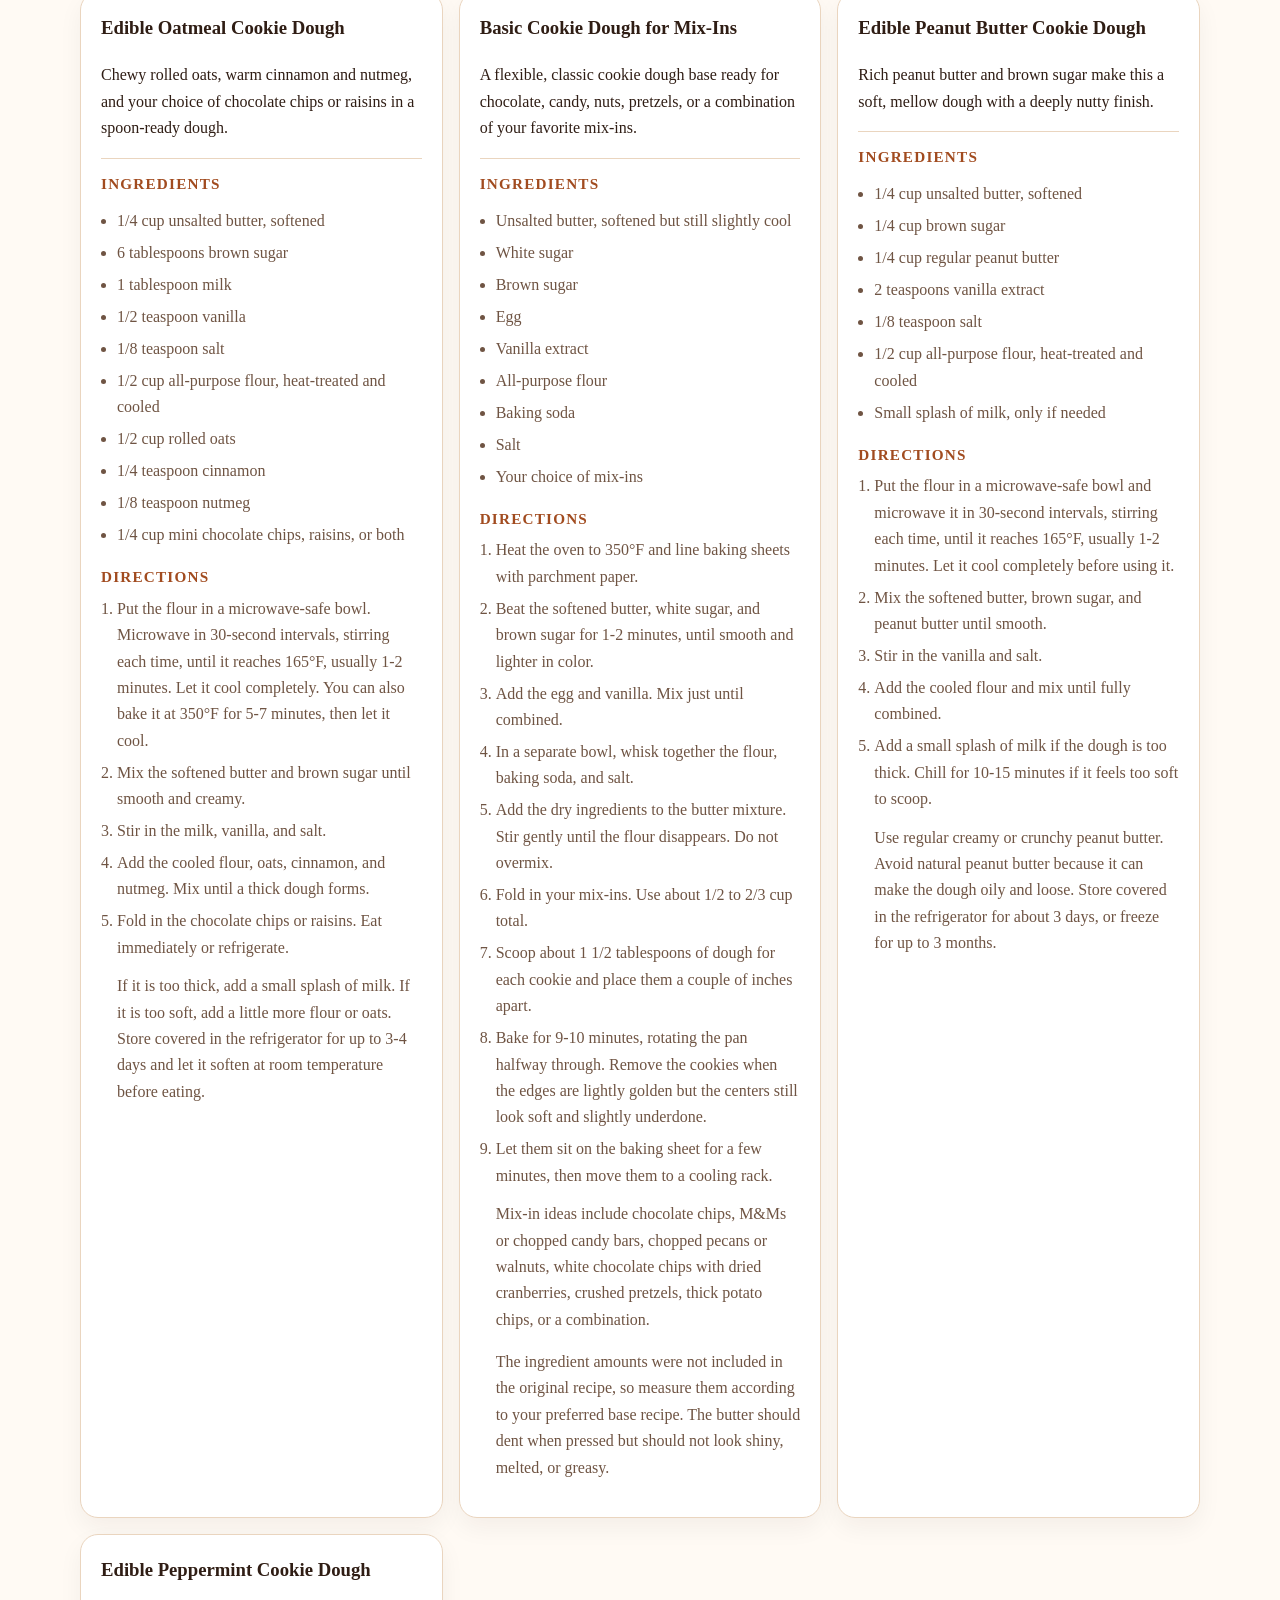
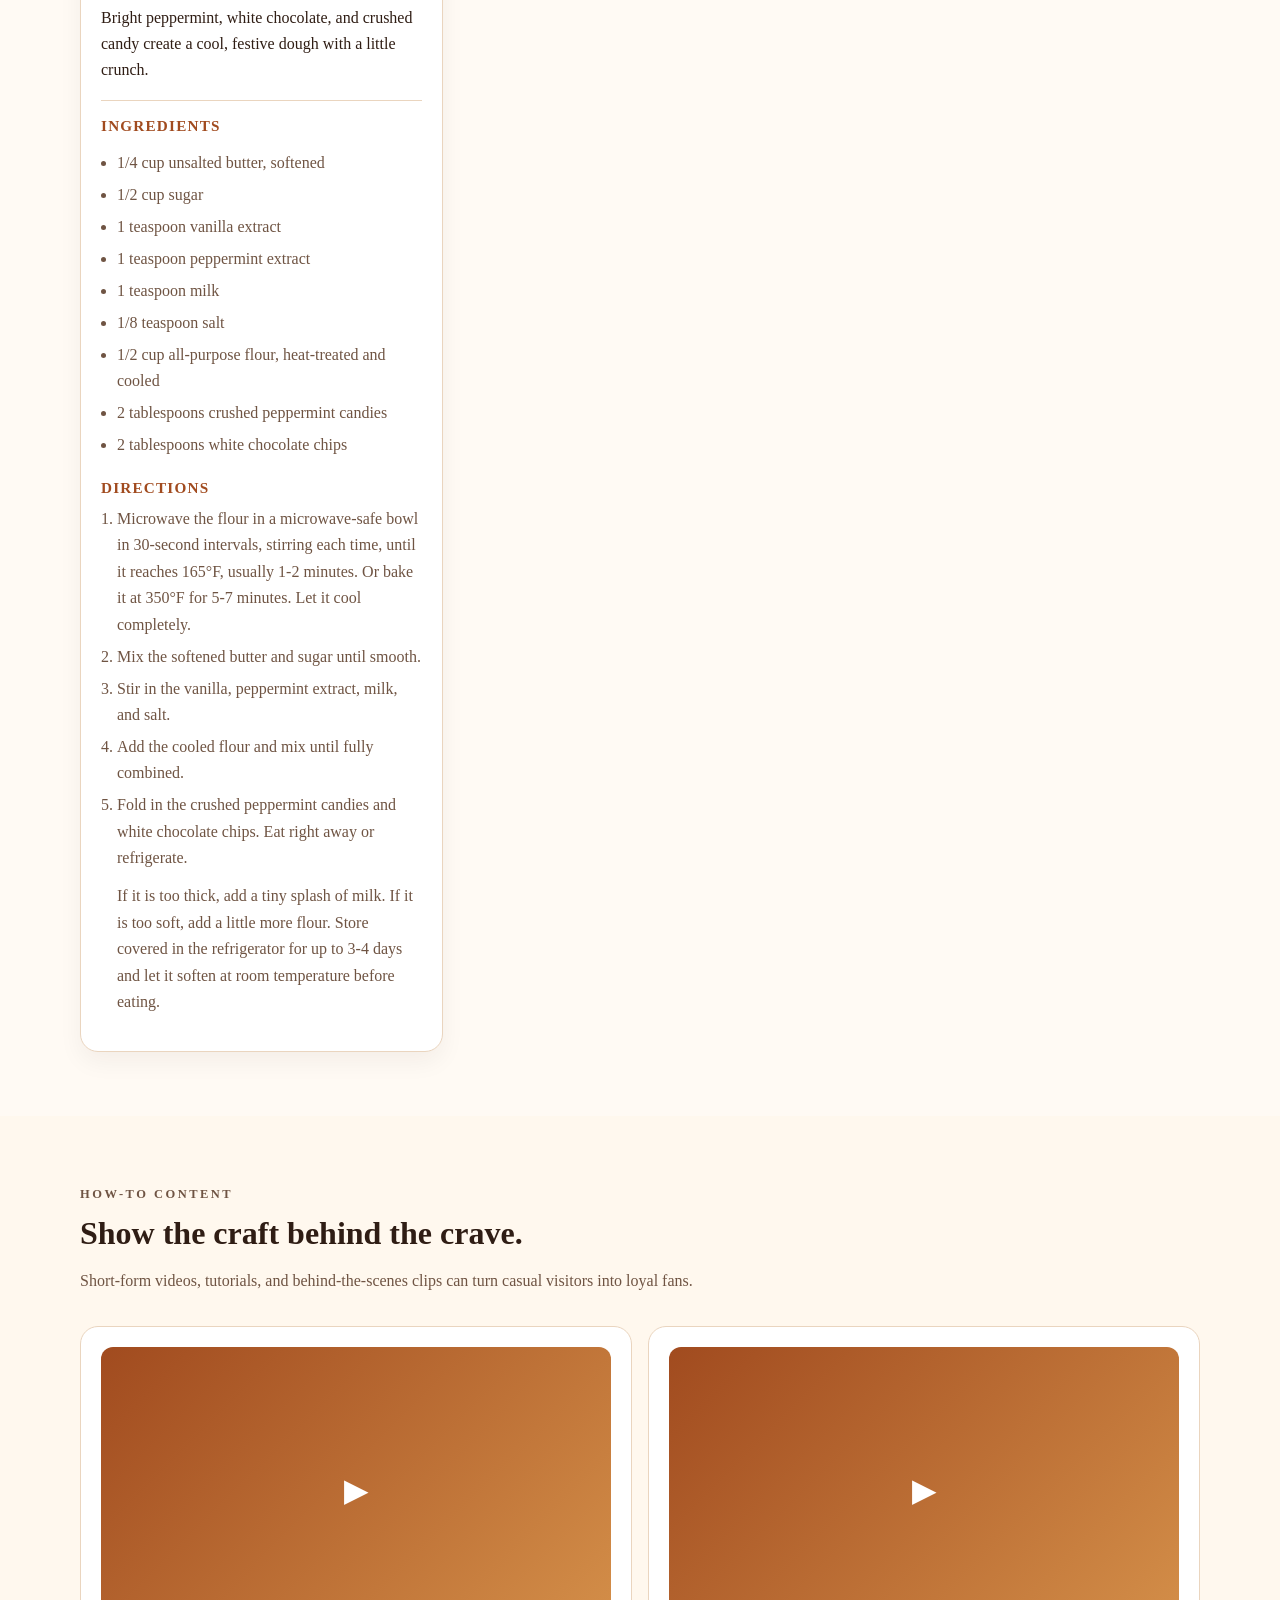
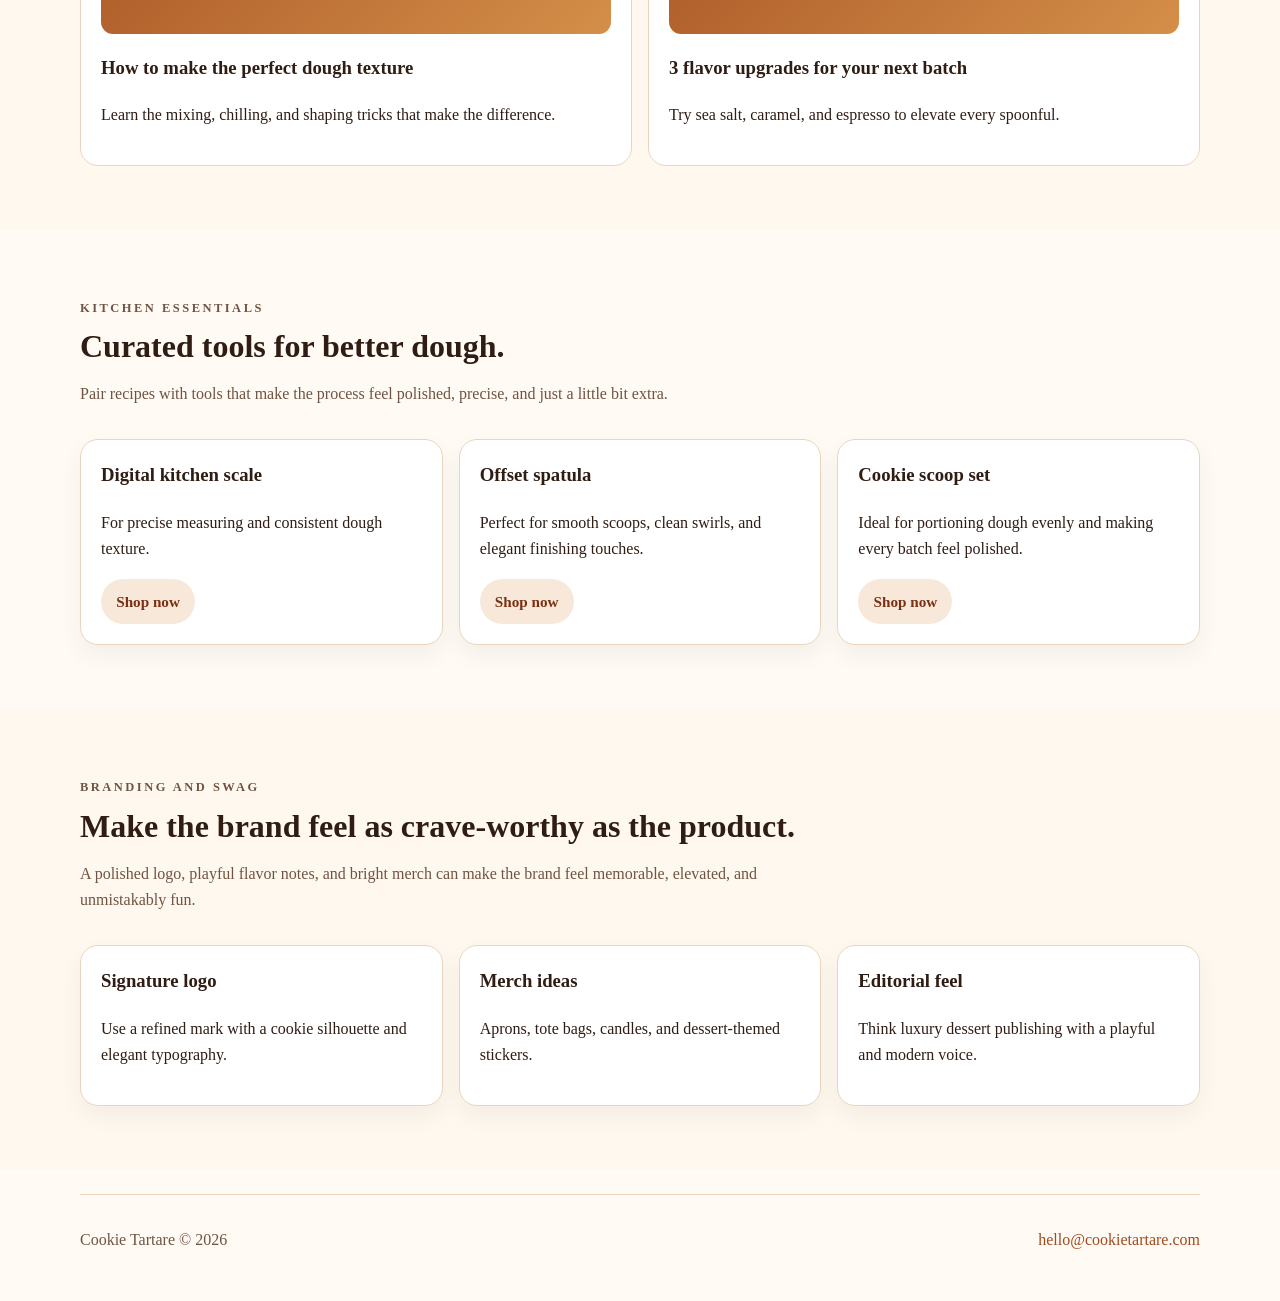
==== commit 78850fa5: "Add edible cookie dough recipes" ====
--- a/index.html
+++ b/index.html
@@ -120,6 +120,118 @@
                 <p class="recipe-notes">Plate in a spiral and garnish with a few pastel sprinkles for maximum charm.</p>
               </div>
             </article>
+            <article class="card">
+              <h3>Edible Oatmeal Cookie Dough</h3>
+              <p>Chewy rolled oats, warm cinnamon and nutmeg, and your choice of chocolate chips or raisins in a spoon-ready dough.</p>
+              <div class="recipe-detail">
+                <h4>Ingredients</h4>
+                <ul class="recipe-notes">
+                  <li>1/4 cup unsalted butter, softened</li>
+                  <li>6 tablespoons brown sugar</li>
+                  <li>1 tablespoon milk</li>
+                  <li>1/2 teaspoon vanilla</li>
+                  <li>1/8 teaspoon salt</li>
+                  <li>1/2 cup all-purpose flour, heat-treated and cooled</li>
+                  <li>1/2 cup rolled oats</li>
+                  <li>1/4 teaspoon cinnamon</li>
+                  <li>1/8 teaspoon nutmeg</li>
+                  <li>1/4 cup mini chocolate chips, raisins, or both</li>
+                </ul>
+                <h4>Directions</h4>
+                <ol class="recipe-steps">
+                  <li>Put the flour in a microwave-safe bowl. Microwave in 30-second intervals, stirring each time, until it reaches 165°F, usually 1-2 minutes. Let it cool completely. You can also bake it at 350°F for 5-7 minutes, then let it cool.</li>
+                  <li>Mix the softened butter and brown sugar until smooth and creamy.</li>
+                  <li>Stir in the milk, vanilla, and salt.</li>
+                  <li>Add the cooled flour, oats, cinnamon, and nutmeg. Mix until a thick dough forms.</li>
+                  <li>Fold in the chocolate chips or raisins. Eat immediately or refrigerate.</li>
+                </ol>
+                <p class="recipe-notes">If it is too thick, add a small splash of milk. If it is too soft, add a little more flour or oats. Store covered in the refrigerator for up to 3-4 days and let it soften at room temperature before eating.</p>
+              </div>
+            </article>
+            <article class="card">
+              <h3>Basic Cookie Dough for Mix-Ins</h3>
+              <p>A flexible, classic cookie dough base ready for chocolate, candy, nuts, pretzels, or a combination of your favorite mix-ins.</p>
+              <div class="recipe-detail">
+                <h4>Ingredients</h4>
+                <ul class="recipe-notes">
+                  <li>Unsalted butter, softened but still slightly cool</li>
+                  <li>White sugar</li>
+                  <li>Brown sugar</li>
+                  <li>Egg</li>
+                  <li>Vanilla extract</li>
+                  <li>All-purpose flour</li>
+                  <li>Baking soda</li>
+                  <li>Salt</li>
+                  <li>Your choice of mix-ins</li>
+                </ul>
+                <h4>Directions</h4>
+                <ol class="recipe-steps">
+                  <li>Heat the oven to 350°F and line baking sheets with parchment paper.</li>
+                  <li>Beat the softened butter, white sugar, and brown sugar for 1-2 minutes, until smooth and lighter in color.</li>
+                  <li>Add the egg and vanilla. Mix just until combined.</li>
+                  <li>In a separate bowl, whisk together the flour, baking soda, and salt.</li>
+                  <li>Add the dry ingredients to the butter mixture. Stir gently until the flour disappears. Do not overmix.</li>
+                  <li>Fold in your mix-ins. Use about 1/2 to 2/3 cup total.</li>
+                  <li>Scoop about 1 1/2 tablespoons of dough for each cookie and place them a couple of inches apart.</li>
+                  <li>Bake for 9-10 minutes, rotating the pan halfway through. Remove the cookies when the edges are lightly golden but the centers still look soft and slightly underdone.</li>
+                  <li>Let them sit on the baking sheet for a few minutes, then move them to a cooling rack.</li>
+                </ol>
+                <p class="recipe-notes">Mix-in ideas include chocolate chips, M&amp;Ms or chopped candy bars, chopped pecans or walnuts, white chocolate chips with dried cranberries, crushed pretzels, thick potato chips, or a combination.</p>
+                <p class="recipe-notes">The ingredient amounts were not included in the original recipe, so measure them according to your preferred base recipe. The butter should dent when pressed but should not look shiny, melted, or greasy.</p>
+              </div>
+            </article>
+            <article class="card">
+              <h3>Edible Peanut Butter Cookie Dough</h3>
+              <p>Rich peanut butter and brown sugar make this a soft, mellow dough with a deeply nutty finish.</p>
+              <div class="recipe-detail">
+                <h4>Ingredients</h4>
+                <ul class="recipe-notes">
+                  <li>1/4 cup unsalted butter, softened</li>
+                  <li>1/4 cup brown sugar</li>
+                  <li>1/4 cup regular peanut butter</li>
+                  <li>2 teaspoons vanilla extract</li>
+                  <li>1/8 teaspoon salt</li>
+                  <li>1/2 cup all-purpose flour, heat-treated and cooled</li>
+                  <li>Small splash of milk, only if needed</li>
+                </ul>
+                <h4>Directions</h4>
+                <ol class="recipe-steps">
+                  <li>Put the flour in a microwave-safe bowl and microwave it in 30-second intervals, stirring each time, until it reaches 165°F, usually 1-2 minutes. Let it cool completely before using it.</li>
+                  <li>Mix the softened butter, brown sugar, and peanut butter until smooth.</li>
+                  <li>Stir in the vanilla and salt.</li>
+                  <li>Add the cooled flour and mix until fully combined.</li>
+                  <li>Add a small splash of milk if the dough is too thick. Chill for 10-15 minutes if it feels too soft to scoop.</li>
+                </ol>
+                <p class="recipe-notes">Use regular creamy or crunchy peanut butter. Avoid natural peanut butter because it can make the dough oily and loose. Store covered in the refrigerator for about 3 days, or freeze for up to 3 months.</p>
+              </div>
+            </article>
+            <article class="card">
+              <h3>Edible Peppermint Cookie Dough</h3>
+              <p>Bright peppermint, white chocolate, and crushed candy create a cool, festive dough with a little crunch.</p>
+              <div class="recipe-detail">
+                <h4>Ingredients</h4>
+                <ul class="recipe-notes">
+                  <li>1/4 cup unsalted butter, softened</li>
+                  <li>1/2 cup sugar</li>
+                  <li>1 teaspoon vanilla extract</li>
+                  <li>1 teaspoon peppermint extract</li>
+                  <li>1 teaspoon milk</li>
+                  <li>1/8 teaspoon salt</li>
+                  <li>1/2 cup all-purpose flour, heat-treated and cooled</li>
+                  <li>2 tablespoons crushed peppermint candies</li>
+                  <li>2 tablespoons white chocolate chips</li>
+                </ul>
+                <h4>Directions</h4>
+                <ol class="recipe-steps">
+                  <li>Microwave the flour in a microwave-safe bowl in 30-second intervals, stirring each time, until it reaches 165°F, usually 1-2 minutes. Or bake it at 350°F for 5-7 minutes. Let it cool completely.</li>
+                  <li>Mix the softened butter and sugar until smooth.</li>
+                  <li>Stir in the vanilla, peppermint extract, milk, and salt.</li>
+                  <li>Add the cooled flour and mix until fully combined.</li>
+                  <li>Fold in the crushed peppermint candies and white chocolate chips. Eat right away or refrigerate.</li>
+                </ol>
+                <p class="recipe-notes">If it is too thick, add a tiny splash of milk. If it is too soft, add a little more flour. Store covered in the refrigerator for up to 3-4 days and let it soften at room temperature before eating.</p>
+              </div>
+            </article>
           </div>
         </div>
       </section>
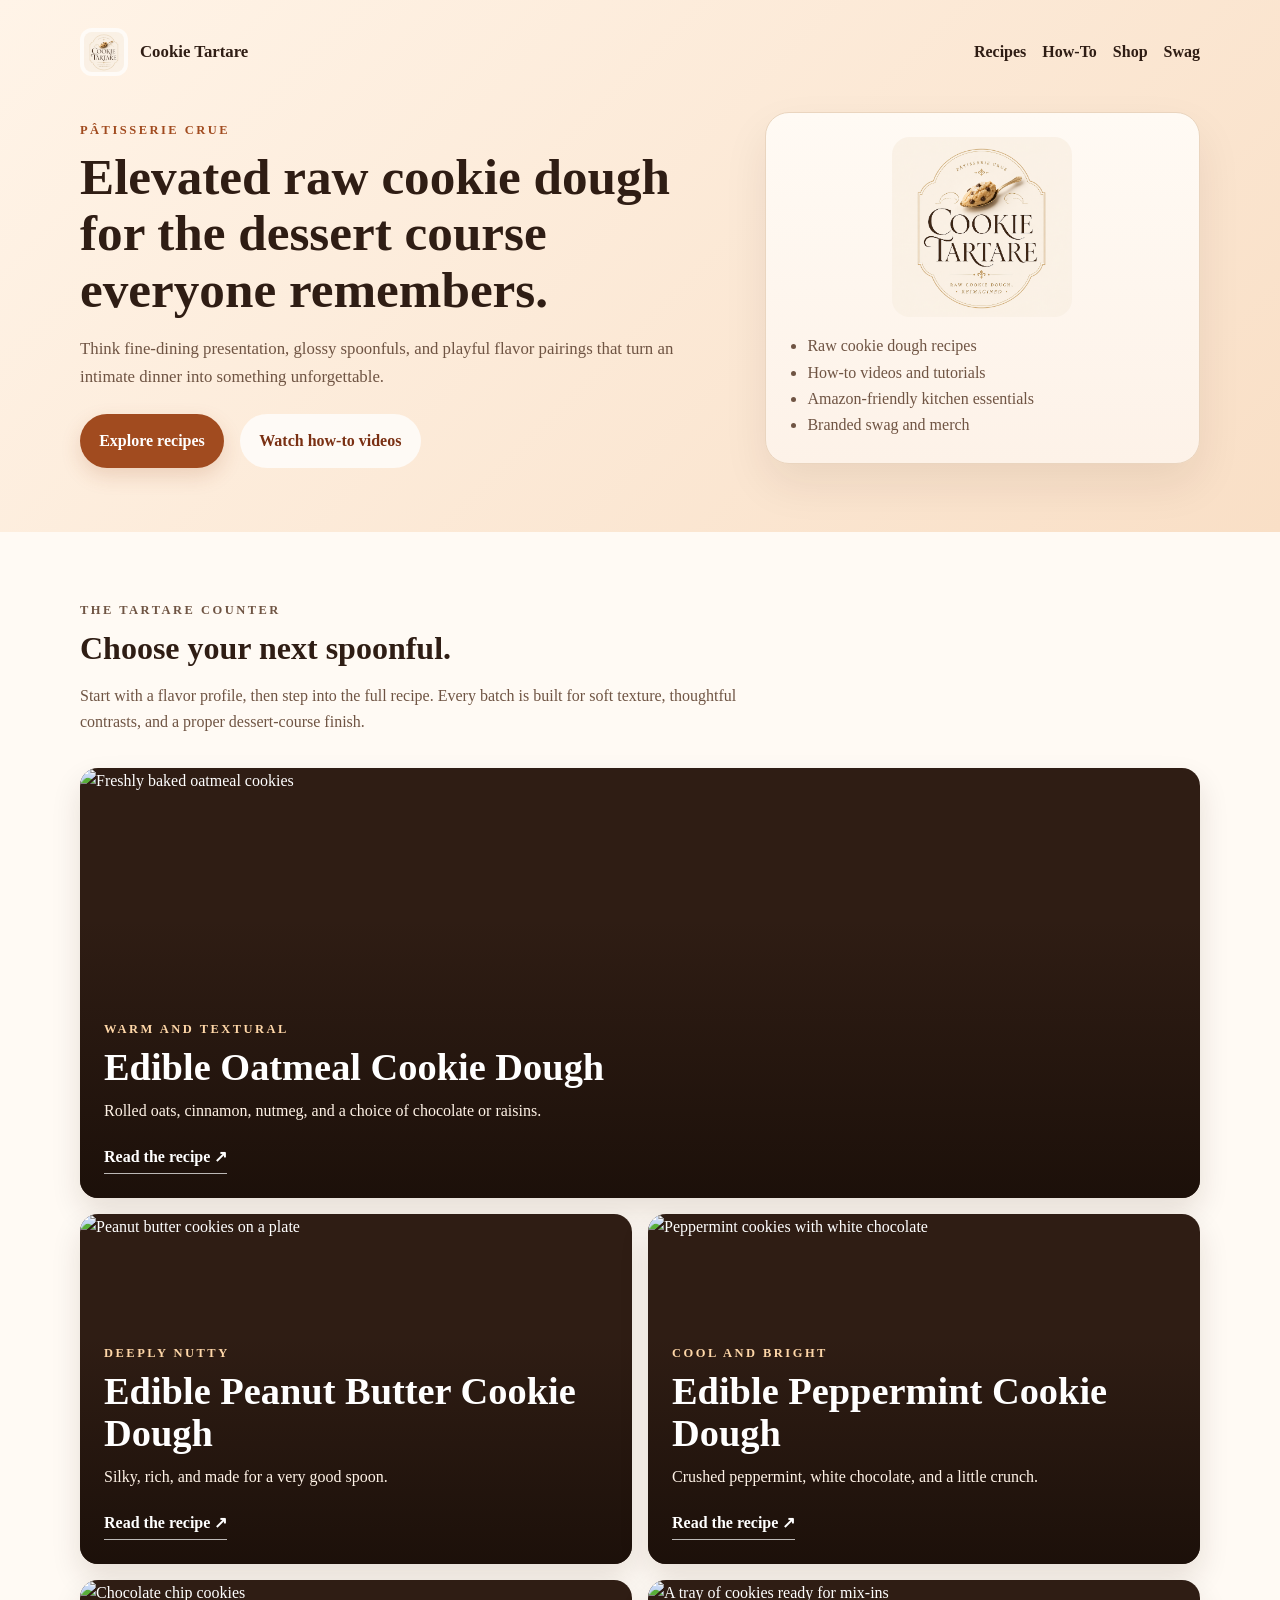
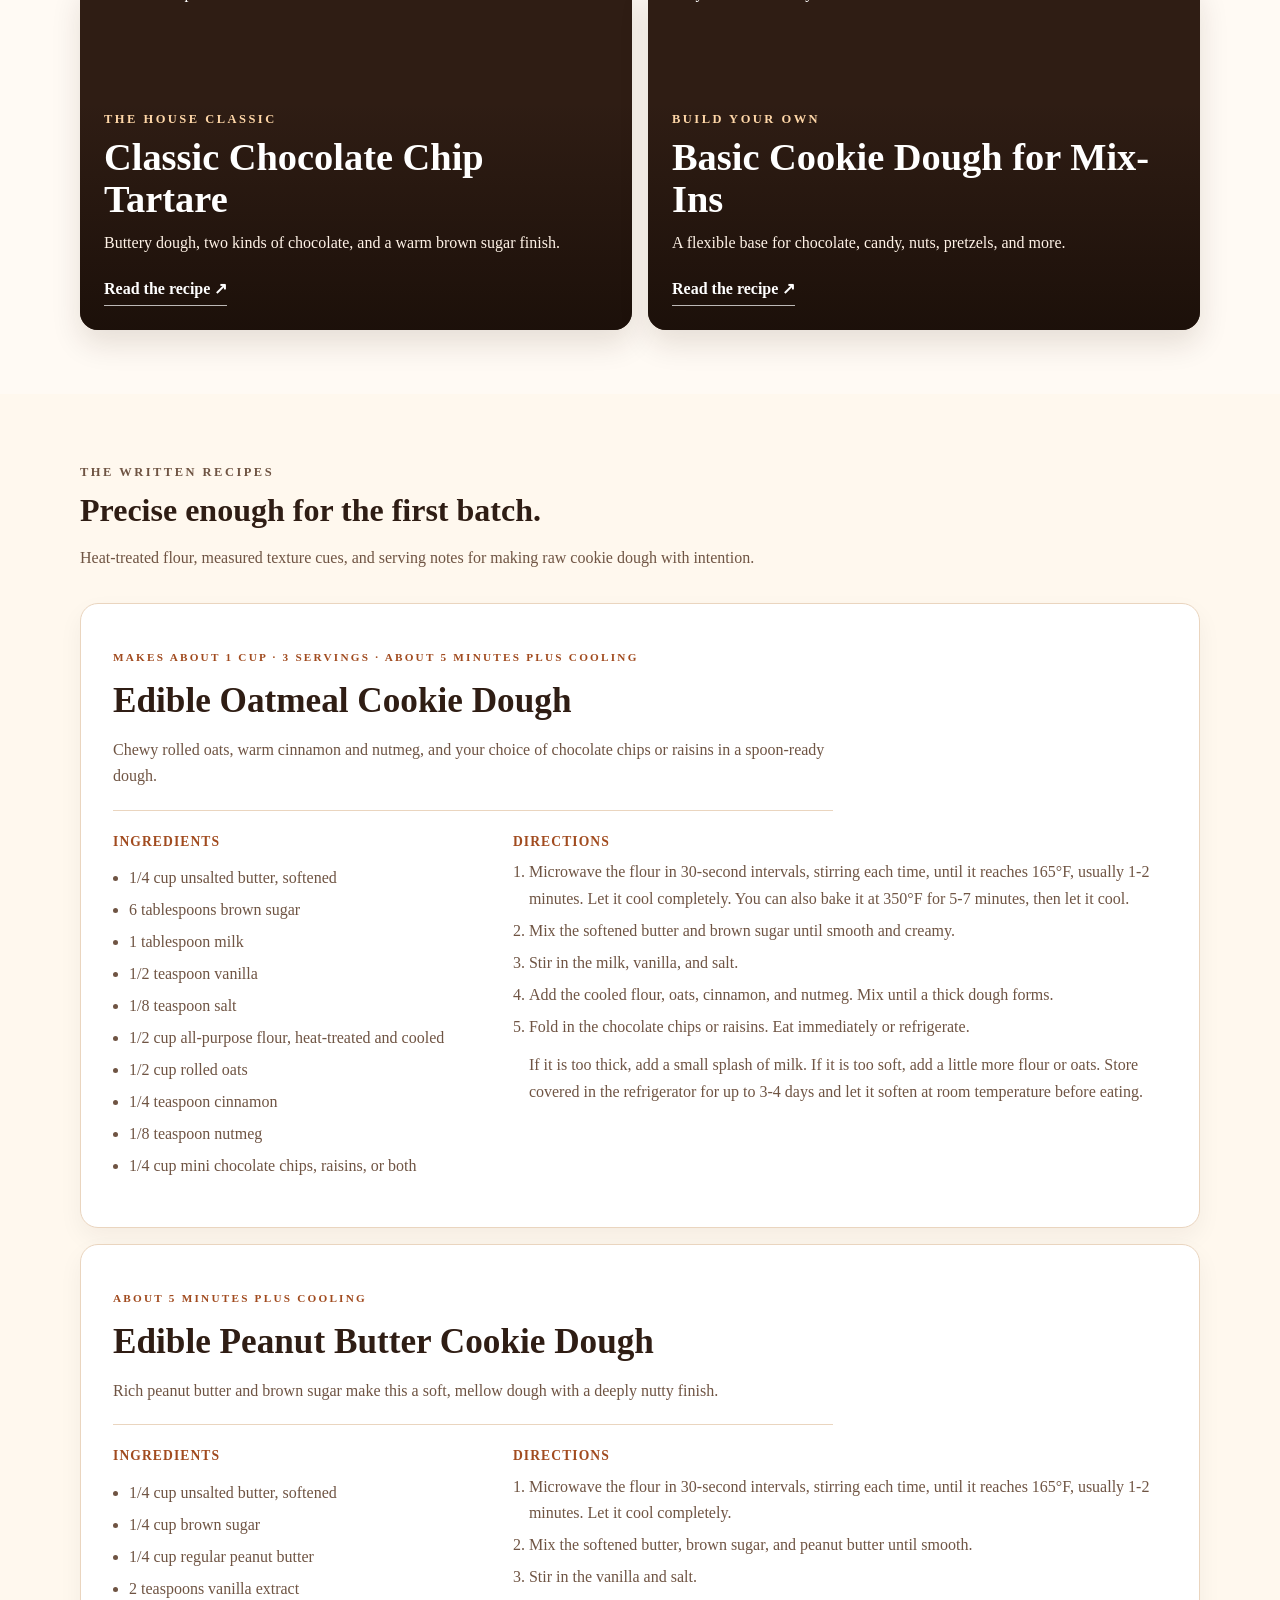
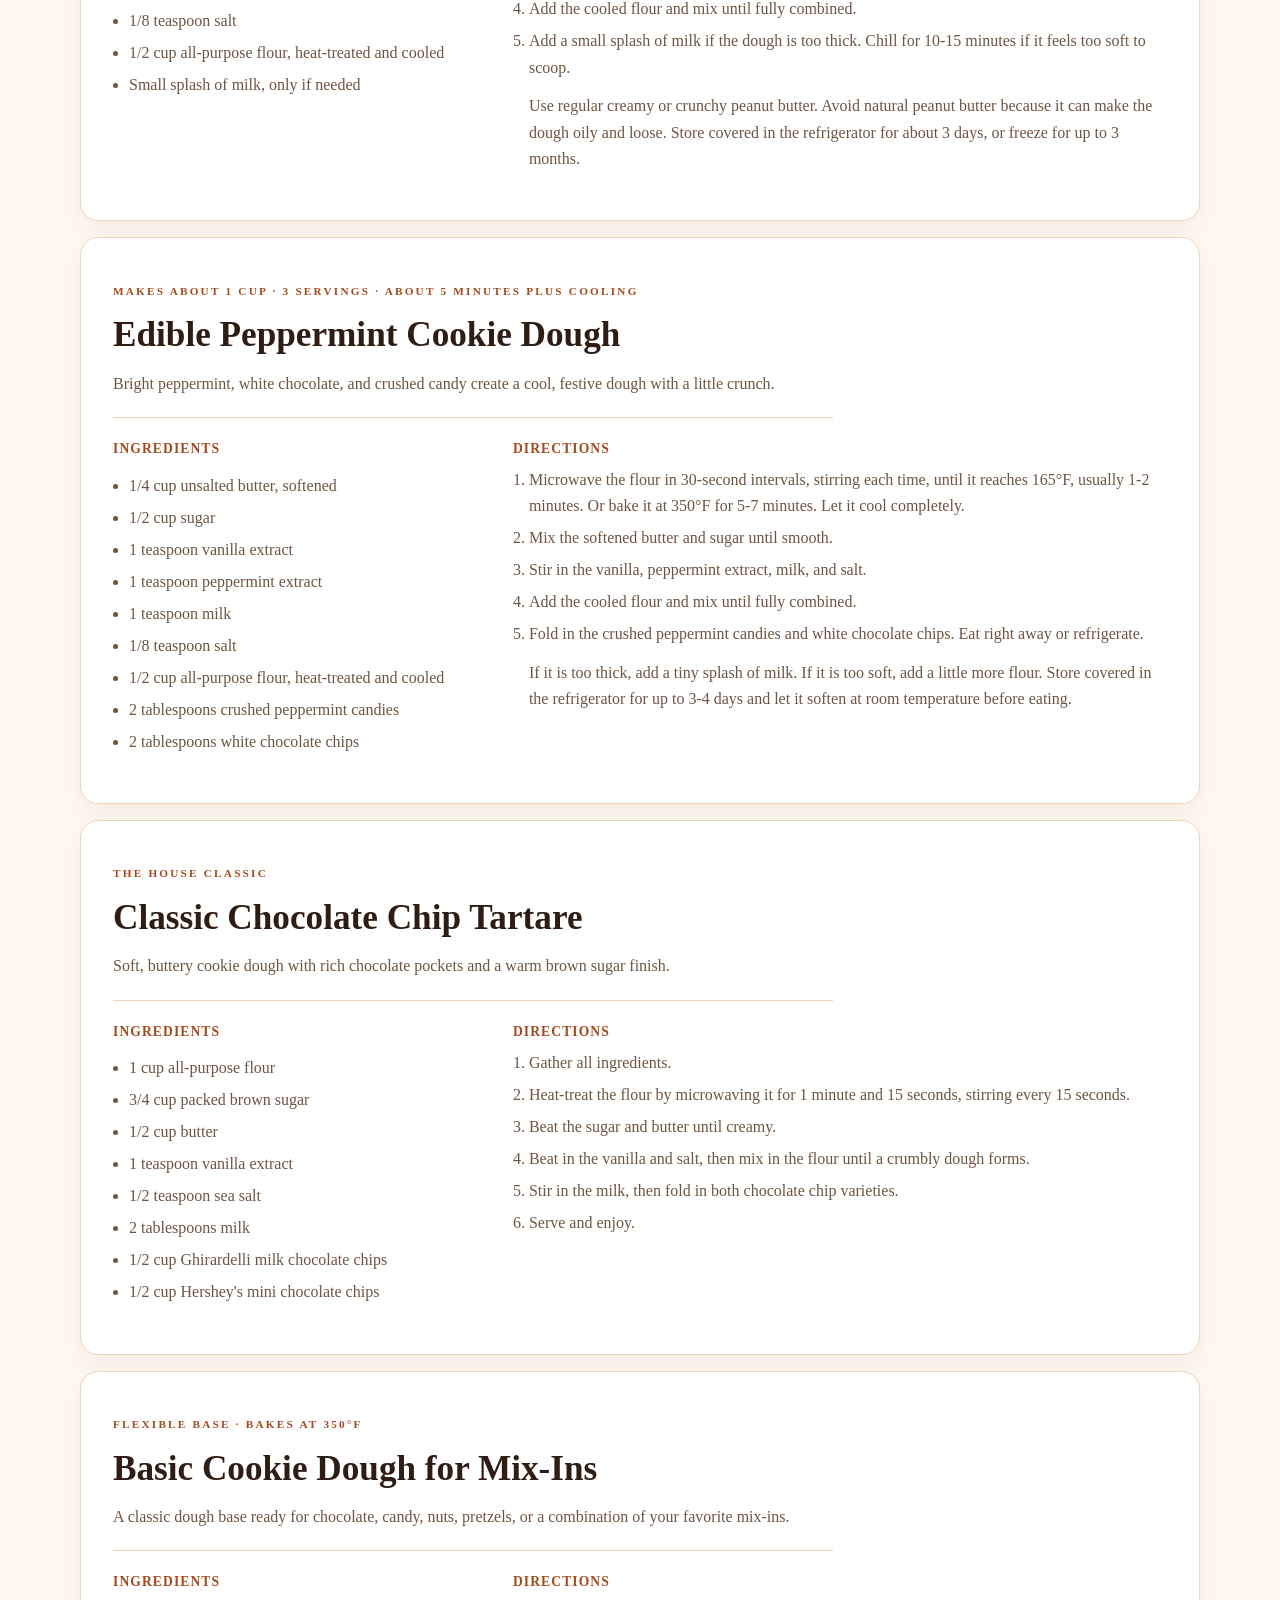
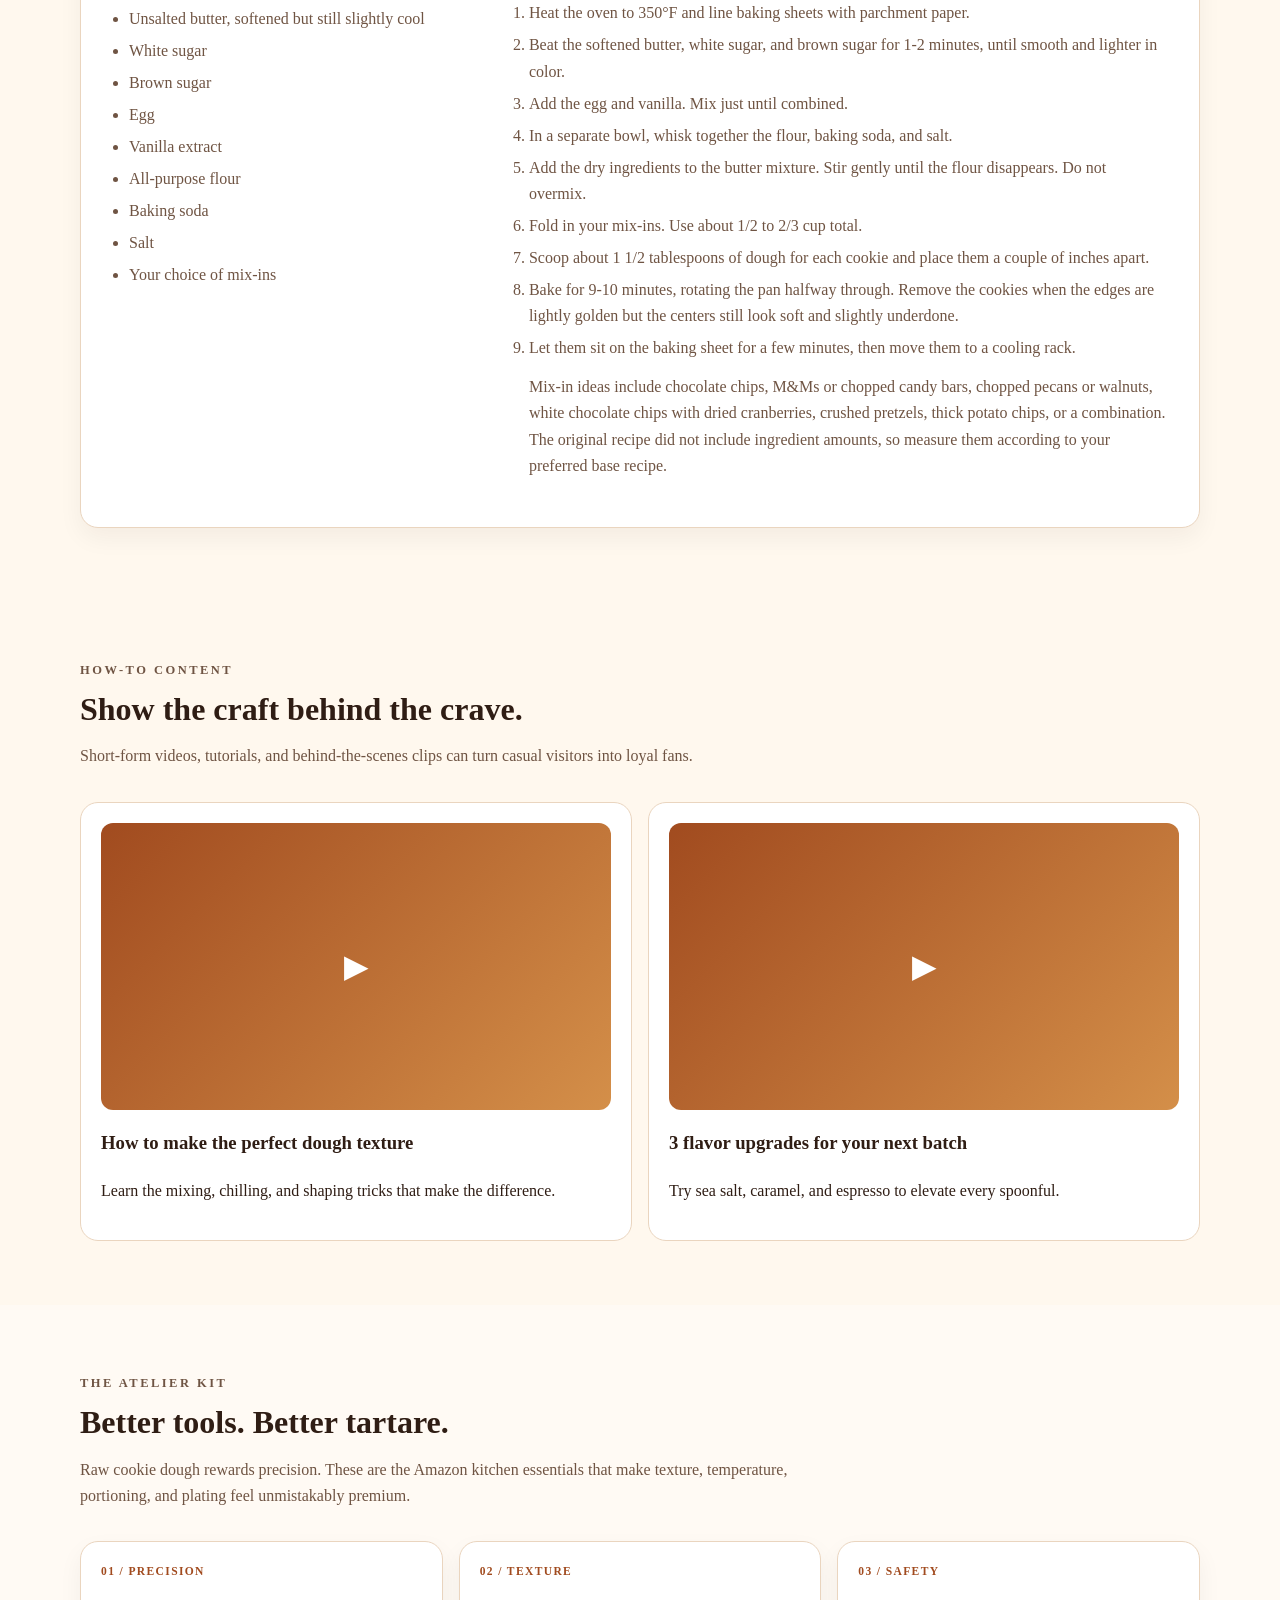
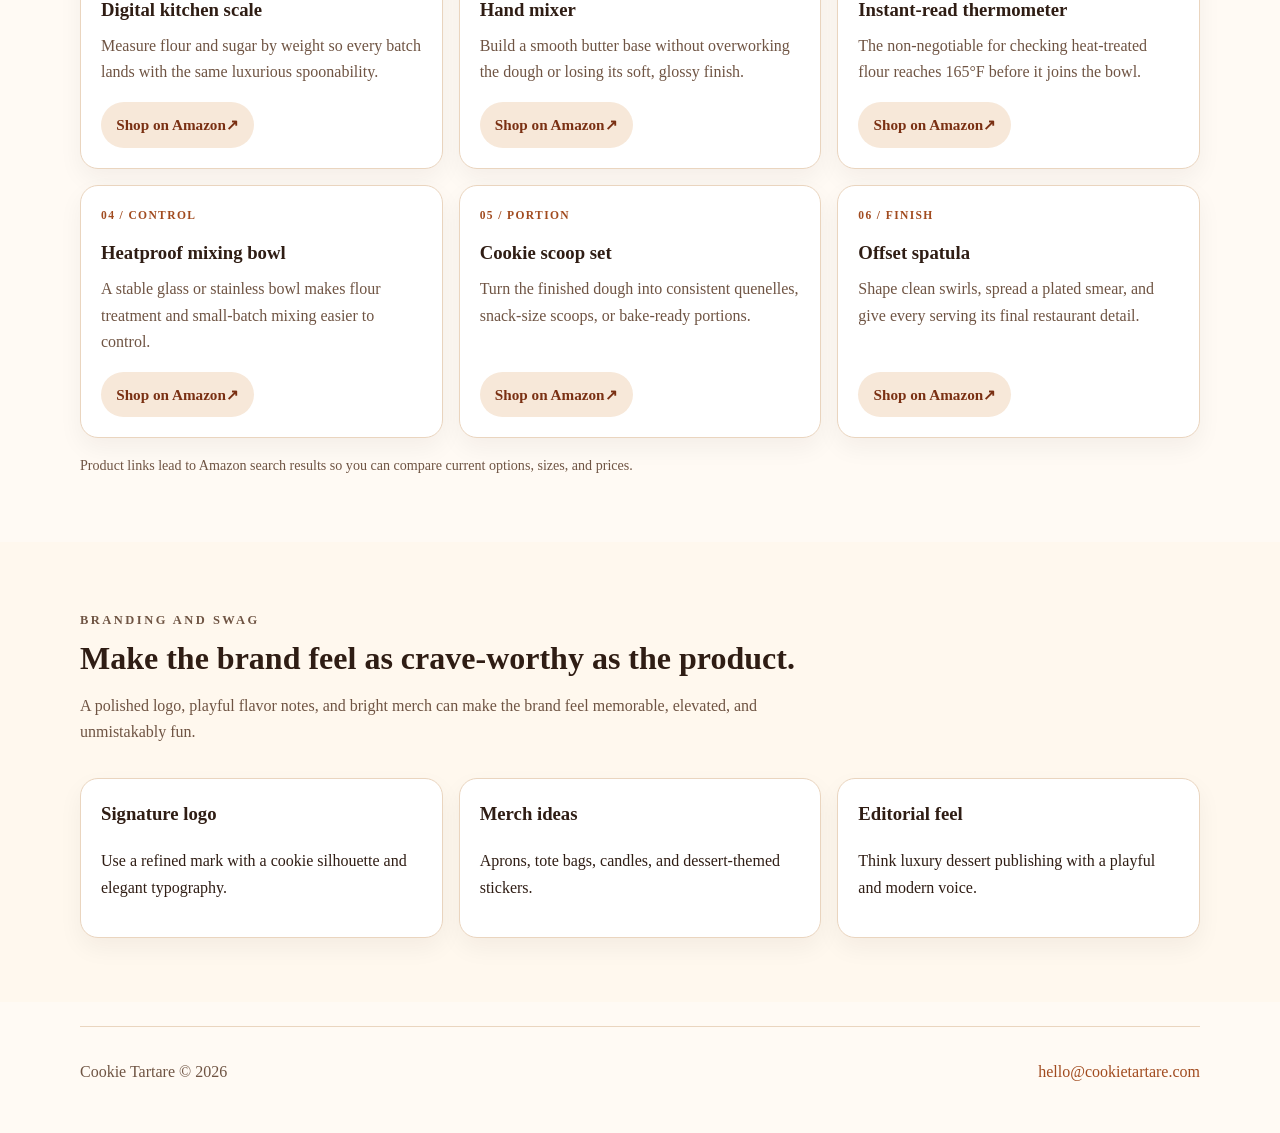
==== commit 11951e27: "Reorganize recipes and upgrade kitchen toolkit" ====
--- a/index.html
+++ b/index.html
@@ -57,182 +57,104 @@
       <section class="section" id="recipes">
         <div class="container">
           <div class="section-header">
-            <p class="eyebrow">Signature recipes</p>
-            <h2>Build your next crave-worthy batch.</h2>
-            <p>
-              Start with elevated flavors, rich textures, and a presentation that
-              feels just as special as the taste.
-            </p>
-          </div>
-
-          <div class="card-grid">
-            <article class="card">
-              <h3>Classic Chocolate Chip Tartare</h3>
-              <p>Soft, buttery cookie dough with rich chocolate pockets and a warm brown sugar finish made for spoonfuls and dramatic dessert moments.</p>
-              <div class="recipe-detail">
-                <h4>Ingredients</h4>
-                <ul class="recipe-notes">
-                  <li>1 cup all-purpose flour</li>
-                  <li>3/4 cup packed brown sugar</li>
-                  <li>1/2 cup butter</li>
-                  <li>1 teaspoon vanilla extract</li>
-                  <li>1/2 teaspoon sea salt</li>
-                  <li>2 tablespoons milk</li>
-                  <li>1/2 cup Ghirardelli milk chocolate chips</li>
-                  <li>1/2 cup Hershey's mini chocolate chips</li>
-                </ul>
-                <h4>Directions</h4>
-                <ol class="recipe-steps">
-                  <li>Gather all ingredients.</li>
-                  <li>Heat-treat the flour by microwaving it for 1 minute and 15 seconds, stirring every 15 seconds.</li>
-                  <li>Beat the sugar and butter until creamy.</li>
-                  <li>Beat in the vanilla and salt, then mix in the flour until a crumbly dough forms.</li>
-                  <li>Stir in the milk, then fold in both chocolate chip varieties.</li>
-                  <li>Serve and enjoy.</li>
-                </ol>
-              </div>
-            </article>
-            <article class="card">
-              <h3>Espresso Velvet Bite</h3>
-              <p>Dark chocolate dough with a polished espresso finish, meant to feel rich, sleek, and made for a late-night after-dinner moment.</p>
-              <div class="recipe-detail">
-                <h4>Core flavor notes</h4>
-                <ul class="recipe-notes">
-                  <li>Deep cocoa base</li>
-                  <li>Espresso powder for a bold finish</li>
-                  <li>Dark chocolate shards for dramatic texture</li>
-                </ul>
-                <h4>Serve it like</h4>
-                <p class="recipe-notes">Spoon into a small coupe or ramekin and finish with a dusting of cocoa.</p>
-              </div>
-            </article>
-            <article class="card">
-              <h3>Birthday Cake Fantasy</h3>
-              <p>Vanilla-rich dough with candy pieces and frosting-like flair made for playful tableside presentation.</p>
-              <div class="recipe-detail">
-                <h4>Core flavor notes</h4>
-                <ul class="recipe-notes">
-                  <li>Vanilla bean sweetness</li>
-                  <li>Bright candy pieces</li>
-                  <li>Soft frosting-inspired finish</li>
-                </ul>
-                <h4>Serve it like</h4>
-                <p class="recipe-notes">Plate in a spiral and garnish with a few pastel sprinkles for maximum charm.</p>
-              </div>
-            </article>
-            <article class="card">
+            <p class="eyebrow">The tartare counter</p>
+            <h2>Choose your next spoonful.</h2>
+            <p>
+              Start with a flavor profile, then step into the full recipe. Every
+              batch is built for soft texture, thoughtful contrasts, and a proper
+              dessert-course finish.
+            </p>
+          </div>
+
+          <div class="recipe-feature-grid">
+            <a class="recipe-feature recipe-feature-wide" href="#recipe-oatmeal">
+              <img src="https://images.unsplash.com/photo-1558961363-fa8fdf82db35?auto=format&amp;fit=crop&amp;w=1200&amp;q=85" alt="Freshly baked oatmeal cookies" />
+              <span class="recipe-feature-copy">
+                <span class="eyebrow">Warm and textural</span>
+                <strong>Edible Oatmeal Cookie Dough</strong>
+                <span>Rolled oats, cinnamon, nutmeg, and a choice of chocolate or raisins.</span>
+                <span class="recipe-feature-link">Read the recipe <span aria-hidden="true">↗</span></span>
+              </span>
+            </a>
+            <a class="recipe-feature" href="#recipe-peanut-butter">
+              <img src="https://images.unsplash.com/photo-1590080875515-8a3a8dc5735e?auto=format&amp;fit=crop&amp;w=900&amp;q=85" alt="Peanut butter cookies on a plate" />
+              <span class="recipe-feature-copy">
+                <span class="eyebrow">Deeply nutty</span>
+                <strong>Edible Peanut Butter Cookie Dough</strong>
+                <span>Silky, rich, and made for a very good spoon.</span>
+                <span class="recipe-feature-link">Read the recipe <span aria-hidden="true">↗</span></span>
+              </span>
+            </a>
+            <a class="recipe-feature" href="#recipe-peppermint">
+              <img src="https://images.unsplash.com/photo-1519869325930-281384150729?auto=format&amp;fit=crop&amp;w=900&amp;q=85" alt="Peppermint cookies with white chocolate" />
+              <span class="recipe-feature-copy">
+                <span class="eyebrow">Cool and bright</span>
+                <strong>Edible Peppermint Cookie Dough</strong>
+                <span>Crushed peppermint, white chocolate, and a little crunch.</span>
+                <span class="recipe-feature-link">Read the recipe <span aria-hidden="true">↗</span></span>
+              </span>
+            </a>
+            <a class="recipe-feature" href="#recipe-classic">
+              <img src="https://images.unsplash.com/photo-1499636136210-6f4ee915583e?auto=format&amp;fit=crop&amp;w=900&amp;q=85" alt="Chocolate chip cookies" />
+              <span class="recipe-feature-copy">
+                <span class="eyebrow">The house classic</span>
+                <strong>Classic Chocolate Chip Tartare</strong>
+                <span>Buttery dough, two kinds of chocolate, and a warm brown sugar finish.</span>
+                <span class="recipe-feature-link">Read the recipe <span aria-hidden="true">↗</span></span>
+              </span>
+            </a>
+            <a class="recipe-feature" href="#recipe-basic">
+              <img src="https://images.unsplash.com/photo-1558961363-fa8fdf82db35?auto=format&amp;fit=crop&amp;w=900&amp;q=85" alt="A tray of cookies ready for mix-ins" />
+              <span class="recipe-feature-copy">
+                <span class="eyebrow">Build your own</span>
+                <strong>Basic Cookie Dough for Mix-Ins</strong>
+                <span>A flexible base for chocolate, candy, nuts, pretzels, and more.</span>
+                <span class="recipe-feature-link">Read the recipe <span aria-hidden="true">↗</span></span>
+              </span>
+            </a>
+          </div>
+        </div>
+      </section>
+
+      <section class="section section-alt recipe-library" id="recipe-details">
+        <div class="container">
+          <div class="section-header">
+            <p class="eyebrow">The written recipes</p>
+            <h2>Precise enough for the first batch.</h2>
+            <p>Heat-treated flour, measured texture cues, and serving notes for making raw cookie dough with intention.</p>
+          </div>
+
+          <article class="recipe-sheet" id="recipe-oatmeal">
+            <div class="recipe-sheet-heading">
+              <p class="eyebrow">Makes about 1 cup · 3 servings · About 5 minutes plus cooling</p>
               <h3>Edible Oatmeal Cookie Dough</h3>
               <p>Chewy rolled oats, warm cinnamon and nutmeg, and your choice of chocolate chips or raisins in a spoon-ready dough.</p>
-              <div class="recipe-detail">
-                <h4>Ingredients</h4>
-                <ul class="recipe-notes">
-                  <li>1/4 cup unsalted butter, softened</li>
-                  <li>6 tablespoons brown sugar</li>
-                  <li>1 tablespoon milk</li>
-                  <li>1/2 teaspoon vanilla</li>
-                  <li>1/8 teaspoon salt</li>
-                  <li>1/2 cup all-purpose flour, heat-treated and cooled</li>
-                  <li>1/2 cup rolled oats</li>
-                  <li>1/4 teaspoon cinnamon</li>
-                  <li>1/8 teaspoon nutmeg</li>
-                  <li>1/4 cup mini chocolate chips, raisins, or both</li>
-                </ul>
-                <h4>Directions</h4>
-                <ol class="recipe-steps">
-                  <li>Put the flour in a microwave-safe bowl. Microwave in 30-second intervals, stirring each time, until it reaches 165°F, usually 1-2 minutes. Let it cool completely. You can also bake it at 350°F for 5-7 minutes, then let it cool.</li>
-                  <li>Mix the softened butter and brown sugar until smooth and creamy.</li>
-                  <li>Stir in the milk, vanilla, and salt.</li>
-                  <li>Add the cooled flour, oats, cinnamon, and nutmeg. Mix until a thick dough forms.</li>
-                  <li>Fold in the chocolate chips or raisins. Eat immediately or refrigerate.</li>
-                </ol>
-                <p class="recipe-notes">If it is too thick, add a small splash of milk. If it is too soft, add a little more flour or oats. Store covered in the refrigerator for up to 3-4 days and let it soften at room temperature before eating.</p>
-              </div>
-            </article>
-            <article class="card">
-              <h3>Basic Cookie Dough for Mix-Ins</h3>
-              <p>A flexible, classic cookie dough base ready for chocolate, candy, nuts, pretzels, or a combination of your favorite mix-ins.</p>
-              <div class="recipe-detail">
-                <h4>Ingredients</h4>
-                <ul class="recipe-notes">
-                  <li>Unsalted butter, softened but still slightly cool</li>
-                  <li>White sugar</li>
-                  <li>Brown sugar</li>
-                  <li>Egg</li>
-                  <li>Vanilla extract</li>
-                  <li>All-purpose flour</li>
-                  <li>Baking soda</li>
-                  <li>Salt</li>
-                  <li>Your choice of mix-ins</li>
-                </ul>
-                <h4>Directions</h4>
-                <ol class="recipe-steps">
-                  <li>Heat the oven to 350°F and line baking sheets with parchment paper.</li>
-                  <li>Beat the softened butter, white sugar, and brown sugar for 1-2 minutes, until smooth and lighter in color.</li>
-                  <li>Add the egg and vanilla. Mix just until combined.</li>
-                  <li>In a separate bowl, whisk together the flour, baking soda, and salt.</li>
-                  <li>Add the dry ingredients to the butter mixture. Stir gently until the flour disappears. Do not overmix.</li>
-                  <li>Fold in your mix-ins. Use about 1/2 to 2/3 cup total.</li>
-                  <li>Scoop about 1 1/2 tablespoons of dough for each cookie and place them a couple of inches apart.</li>
-                  <li>Bake for 9-10 minutes, rotating the pan halfway through. Remove the cookies when the edges are lightly golden but the centers still look soft and slightly underdone.</li>
-                  <li>Let them sit on the baking sheet for a few minutes, then move them to a cooling rack.</li>
-                </ol>
-                <p class="recipe-notes">Mix-in ideas include chocolate chips, M&amp;Ms or chopped candy bars, chopped pecans or walnuts, white chocolate chips with dried cranberries, crushed pretzels, thick potato chips, or a combination.</p>
-                <p class="recipe-notes">The ingredient amounts were not included in the original recipe, so measure them according to your preferred base recipe. The butter should dent when pressed but should not look shiny, melted, or greasy.</p>
-              </div>
-            </article>
-            <article class="card">
-              <h3>Edible Peanut Butter Cookie Dough</h3>
-              <p>Rich peanut butter and brown sugar make this a soft, mellow dough with a deeply nutty finish.</p>
-              <div class="recipe-detail">
-                <h4>Ingredients</h4>
-                <ul class="recipe-notes">
-                  <li>1/4 cup unsalted butter, softened</li>
-                  <li>1/4 cup brown sugar</li>
-                  <li>1/4 cup regular peanut butter</li>
-                  <li>2 teaspoons vanilla extract</li>
-                  <li>1/8 teaspoon salt</li>
-                  <li>1/2 cup all-purpose flour, heat-treated and cooled</li>
-                  <li>Small splash of milk, only if needed</li>
-                </ul>
-                <h4>Directions</h4>
-                <ol class="recipe-steps">
-                  <li>Put the flour in a microwave-safe bowl and microwave it in 30-second intervals, stirring each time, until it reaches 165°F, usually 1-2 minutes. Let it cool completely before using it.</li>
-                  <li>Mix the softened butter, brown sugar, and peanut butter until smooth.</li>
-                  <li>Stir in the vanilla and salt.</li>
-                  <li>Add the cooled flour and mix until fully combined.</li>
-                  <li>Add a small splash of milk if the dough is too thick. Chill for 10-15 minutes if it feels too soft to scoop.</li>
-                </ol>
-                <p class="recipe-notes">Use regular creamy or crunchy peanut butter. Avoid natural peanut butter because it can make the dough oily and loose. Store covered in the refrigerator for about 3 days, or freeze for up to 3 months.</p>
-              </div>
-            </article>
-            <article class="card">
-              <h3>Edible Peppermint Cookie Dough</h3>
-              <p>Bright peppermint, white chocolate, and crushed candy create a cool, festive dough with a little crunch.</p>
-              <div class="recipe-detail">
-                <h4>Ingredients</h4>
-                <ul class="recipe-notes">
-                  <li>1/4 cup unsalted butter, softened</li>
-                  <li>1/2 cup sugar</li>
-                  <li>1 teaspoon vanilla extract</li>
-                  <li>1 teaspoon peppermint extract</li>
-                  <li>1 teaspoon milk</li>
-                  <li>1/8 teaspoon salt</li>
-                  <li>1/2 cup all-purpose flour, heat-treated and cooled</li>
-                  <li>2 tablespoons crushed peppermint candies</li>
-                  <li>2 tablespoons white chocolate chips</li>
-                </ul>
-                <h4>Directions</h4>
-                <ol class="recipe-steps">
-                  <li>Microwave the flour in a microwave-safe bowl in 30-second intervals, stirring each time, until it reaches 165°F, usually 1-2 minutes. Or bake it at 350°F for 5-7 minutes. Let it cool completely.</li>
-                  <li>Mix the softened butter and sugar until smooth.</li>
-                  <li>Stir in the vanilla, peppermint extract, milk, and salt.</li>
-                  <li>Add the cooled flour and mix until fully combined.</li>
-                  <li>Fold in the crushed peppermint candies and white chocolate chips. Eat right away or refrigerate.</li>
-                </ol>
-                <p class="recipe-notes">If it is too thick, add a tiny splash of milk. If it is too soft, add a little more flour. Store covered in the refrigerator for up to 3-4 days and let it soften at room temperature before eating.</p>
-              </div>
-            </article>
-          </div>
+            </div>
+            <div class="recipe-sheet-columns">
+              <div><h4>Ingredients</h4><ul class="recipe-notes"><li>1/4 cup unsalted butter, softened</li><li>6 tablespoons brown sugar</li><li>1 tablespoon milk</li><li>1/2 teaspoon vanilla</li><li>1/8 teaspoon salt</li><li>1/2 cup all-purpose flour, heat-treated and cooled</li><li>1/2 cup rolled oats</li><li>1/4 teaspoon cinnamon</li><li>1/8 teaspoon nutmeg</li><li>1/4 cup mini chocolate chips, raisins, or both</li></ul></div>
+              <div><h4>Directions</h4><ol class="recipe-steps"><li>Microwave the flour in 30-second intervals, stirring each time, until it reaches 165°F, usually 1-2 minutes. Let it cool completely. You can also bake it at 350°F for 5-7 minutes, then let it cool.</li><li>Mix the softened butter and brown sugar until smooth and creamy.</li><li>Stir in the milk, vanilla, and salt.</li><li>Add the cooled flour, oats, cinnamon, and nutmeg. Mix until a thick dough forms.</li><li>Fold in the chocolate chips or raisins. Eat immediately or refrigerate.</li></ol><p class="recipe-notes">If it is too thick, add a small splash of milk. If it is too soft, add a little more flour or oats. Store covered in the refrigerator for up to 3-4 days and let it soften at room temperature before eating.</p></div>
+            </div>
+          </article>
+
+          <article class="recipe-sheet" id="recipe-peanut-butter">
+            <div class="recipe-sheet-heading"><p class="eyebrow">About 5 minutes plus cooling</p><h3>Edible Peanut Butter Cookie Dough</h3><p>Rich peanut butter and brown sugar make this a soft, mellow dough with a deeply nutty finish.</p></div>
+            <div class="recipe-sheet-columns"><div><h4>Ingredients</h4><ul class="recipe-notes"><li>1/4 cup unsalted butter, softened</li><li>1/4 cup brown sugar</li><li>1/4 cup regular peanut butter</li><li>2 teaspoons vanilla extract</li><li>1/8 teaspoon salt</li><li>1/2 cup all-purpose flour, heat-treated and cooled</li><li>Small splash of milk, only if needed</li></ul></div><div><h4>Directions</h4><ol class="recipe-steps"><li>Microwave the flour in 30-second intervals, stirring each time, until it reaches 165°F, usually 1-2 minutes. Let it cool completely.</li><li>Mix the softened butter, brown sugar, and peanut butter until smooth.</li><li>Stir in the vanilla and salt.</li><li>Add the cooled flour and mix until fully combined.</li><li>Add a small splash of milk if the dough is too thick. Chill for 10-15 minutes if it feels too soft to scoop.</li></ol><p class="recipe-notes">Use regular creamy or crunchy peanut butter. Avoid natural peanut butter because it can make the dough oily and loose. Store covered in the refrigerator for about 3 days, or freeze for up to 3 months.</p></div></div>
+          </article>
+
+          <article class="recipe-sheet" id="recipe-peppermint">
+            <div class="recipe-sheet-heading"><p class="eyebrow">Makes about 1 cup · 3 servings · About 5 minutes plus cooling</p><h3>Edible Peppermint Cookie Dough</h3><p>Bright peppermint, white chocolate, and crushed candy create a cool, festive dough with a little crunch.</p></div>
+            <div class="recipe-sheet-columns"><div><h4>Ingredients</h4><ul class="recipe-notes"><li>1/4 cup unsalted butter, softened</li><li>1/2 cup sugar</li><li>1 teaspoon vanilla extract</li><li>1 teaspoon peppermint extract</li><li>1 teaspoon milk</li><li>1/8 teaspoon salt</li><li>1/2 cup all-purpose flour, heat-treated and cooled</li><li>2 tablespoons crushed peppermint candies</li><li>2 tablespoons white chocolate chips</li></ul></div><div><h4>Directions</h4><ol class="recipe-steps"><li>Microwave the flour in 30-second intervals, stirring each time, until it reaches 165°F, usually 1-2 minutes. Or bake it at 350°F for 5-7 minutes. Let it cool completely.</li><li>Mix the softened butter and sugar until smooth.</li><li>Stir in the vanilla, peppermint extract, milk, and salt.</li><li>Add the cooled flour and mix until fully combined.</li><li>Fold in the crushed peppermint candies and white chocolate chips. Eat right away or refrigerate.</li></ol><p class="recipe-notes">If it is too thick, add a tiny splash of milk. If it is too soft, add a little more flour. Store covered in the refrigerator for up to 3-4 days and let it soften at room temperature before eating.</p></div></div>
+          </article>
+
+          <article class="recipe-sheet" id="recipe-classic">
+            <div class="recipe-sheet-heading"><p class="eyebrow">The house classic</p><h3>Classic Chocolate Chip Tartare</h3><p>Soft, buttery cookie dough with rich chocolate pockets and a warm brown sugar finish.</p></div>
+            <div class="recipe-sheet-columns"><div><h4>Ingredients</h4><ul class="recipe-notes"><li>1 cup all-purpose flour</li><li>3/4 cup packed brown sugar</li><li>1/2 cup butter</li><li>1 teaspoon vanilla extract</li><li>1/2 teaspoon sea salt</li><li>2 tablespoons milk</li><li>1/2 cup Ghirardelli milk chocolate chips</li><li>1/2 cup Hershey's mini chocolate chips</li></ul></div><div><h4>Directions</h4><ol class="recipe-steps"><li>Gather all ingredients.</li><li>Heat-treat the flour by microwaving it for 1 minute and 15 seconds, stirring every 15 seconds.</li><li>Beat the sugar and butter until creamy.</li><li>Beat in the vanilla and salt, then mix in the flour until a crumbly dough forms.</li><li>Stir in the milk, then fold in both chocolate chip varieties.</li><li>Serve and enjoy.</li></ol></div></div>
+          </article>
+
+          <article class="recipe-sheet" id="recipe-basic">
+            <div class="recipe-sheet-heading"><p class="eyebrow">Flexible base · Bakes at 350°F</p><h3>Basic Cookie Dough for Mix-Ins</h3><p>A classic dough base ready for chocolate, candy, nuts, pretzels, or a combination of your favorite mix-ins.</p></div>
+            <div class="recipe-sheet-columns"><div><h4>Ingredients</h4><ul class="recipe-notes"><li>Unsalted butter, softened but still slightly cool</li><li>White sugar</li><li>Brown sugar</li><li>Egg</li><li>Vanilla extract</li><li>All-purpose flour</li><li>Baking soda</li><li>Salt</li><li>Your choice of mix-ins</li></ul></div><div><h4>Directions</h4><ol class="recipe-steps"><li>Heat the oven to 350°F and line baking sheets with parchment paper.</li><li>Beat the softened butter, white sugar, and brown sugar for 1-2 minutes, until smooth and lighter in color.</li><li>Add the egg and vanilla. Mix just until combined.</li><li>In a separate bowl, whisk together the flour, baking soda, and salt.</li><li>Add the dry ingredients to the butter mixture. Stir gently until the flour disappears. Do not overmix.</li><li>Fold in your mix-ins. Use about 1/2 to 2/3 cup total.</li><li>Scoop about 1 1/2 tablespoons of dough for each cookie and place them a couple of inches apart.</li><li>Bake for 9-10 minutes, rotating the pan halfway through. Remove the cookies when the edges are lightly golden but the centers still look soft and slightly underdone.</li><li>Let them sit on the baking sheet for a few minutes, then move them to a cooling rack.</li></ol><p class="recipe-notes">Mix-in ideas include chocolate chips, M&amp;Ms or chopped candy bars, chopped pecans or walnuts, white chocolate chips with dried cranberries, crushed pretzels, thick potato chips, or a combination. The original recipe did not include ingredient amounts, so measure them according to your preferred base recipe.</p></div></div>
+          </article>
         </div>
       </section>
 
@@ -265,31 +187,54 @@
       <section class="section" id="shop">
         <div class="container">
           <div class="section-header">
-            <p class="eyebrow">Kitchen essentials</p>
-            <h2>Curated tools for better dough.</h2>
-            <p>
-              Pair recipes with tools that make the process feel polished, precise,
-              and just a little bit extra.
-            </p>
-          </div>
-
-          <div class="card-grid">
-            <article class="card">
+            <p class="eyebrow">The atelier kit</p>
+            <h2>Better tools. Better tartare.</h2>
+            <p>
+              Raw cookie dough rewards precision. These are the Amazon kitchen
+              essentials that make texture, temperature, portioning, and plating
+              feel unmistakably premium.
+            </p>
+          </div>
+
+          <div class="tool-grid">
+            <article class="card tool-card">
+              <span class="tool-index">01 / Precision</span>
               <h3>Digital kitchen scale</h3>
-              <p>For precise measuring and consistent dough texture.</p>
-              <a href="https://www.amazon.com/s?k=digital+kitchen+scale" class="btn btn-small">Shop now</a>
-            </article>
-            <article class="card">
+              <p>Measure flour and sugar by weight so every batch lands with the same luxurious spoonability.</p>
+              <a href="https://www.amazon.com/s?k=digital+kitchen+scale+0.1g" class="btn btn-small">Shop on Amazon <span aria-hidden="true">↗</span></a>
+            </article>
+            <article class="card tool-card">
+              <span class="tool-index">02 / Texture</span>
+              <h3>Hand mixer</h3>
+              <p>Build a smooth butter base without overworking the dough or losing its soft, glossy finish.</p>
+              <a href="https://www.amazon.com/s?k=hand+mixer+7+speed" class="btn btn-small">Shop on Amazon <span aria-hidden="true">↗</span></a>
+            </article>
+            <article class="card tool-card">
+              <span class="tool-index">03 / Safety</span>
+              <h3>Instant-read thermometer</h3>
+              <p>The non-negotiable for checking heat-treated flour reaches 165°F before it joins the bowl.</p>
+              <a href="https://www.amazon.com/s?k=instant+read+food+thermometer" class="btn btn-small">Shop on Amazon <span aria-hidden="true">↗</span></a>
+            </article>
+            <article class="card tool-card">
+              <span class="tool-index">04 / Control</span>
+              <h3>Heatproof mixing bowl</h3>
+              <p>A stable glass or stainless bowl makes flour treatment and small-batch mixing easier to control.</p>
+              <a href="https://www.amazon.com/s?k=heatproof+mixing+bowl+stainless+steel" class="btn btn-small">Shop on Amazon <span aria-hidden="true">↗</span></a>
+            </article>
+            <article class="card tool-card">
+              <span class="tool-index">05 / Portion</span>
+              <h3>Cookie scoop set</h3>
+              <p>Turn the finished dough into consistent quenelles, snack-size scoops, or bake-ready portions.</p>
+              <a href="https://www.amazon.com/s?k=cookie+scoop+set+stainless+steel" class="btn btn-small">Shop on Amazon <span aria-hidden="true">↗</span></a>
+            </article>
+            <article class="card tool-card">
+              <span class="tool-index">06 / Finish</span>
               <h3>Offset spatula</h3>
-              <p>Perfect for smooth scoops, clean swirls, and elegant finishing touches.</p>
-              <a href="https://www.amazon.com/s?k=offset+spatula" class="btn btn-small">Shop now</a>
-            </article>
-            <article class="card">
-              <h3>Cookie scoop set</h3>
-              <p>Ideal for portioning dough evenly and making every batch feel polished.</p>
-              <a href="https://www.amazon.com/s?k=cookie+scoop+set" class="btn btn-small">Shop now</a>
-            </article>
-          </div>
+              <p>Shape clean swirls, spread a plated smear, and give every serving its final restaurant detail.</p>
+              <a href="https://www.amazon.com/s?k=offset+spatula+small" class="btn btn-small">Shop on Amazon <span aria-hidden="true">↗</span></a>
+            </article>
+          </div>
+          <p class="shop-note">Product links lead to Amazon search results so you can compare current options, sizes, and prices.</p>
         </div>
       </section>
 
--- a/styles.css
+++ b/styles.css
@@ -188,10 +188,179 @@
   color: var(--muted);
 }
 
+.recipe-feature-grid {
+  display: grid;
+  grid-template-columns: repeat(2, minmax(0, 1fr));
+  gap: 1rem;
+}
+
+.recipe-feature {
+  position: relative;
+  display: flex;
+  min-height: 350px;
+  overflow: hidden;
+  color: white;
+  text-decoration: none;
+  background: var(--text);
+  border-radius: 18px;
+  box-shadow: 0 14px 30px rgba(49, 24, 10, 0.12);
+  isolation: isolate;
+}
+
+.recipe-feature-wide {
+  grid-column: span 2;
+  min-height: 430px;
+}
+
+.recipe-feature::after {
+  position: absolute;
+  inset: 35% 0 0;
+  z-index: -1;
+  background: linear-gradient(180deg, transparent, rgba(25, 14, 8, 0.86));
+  content: "";
+}
+
+.recipe-feature img {
+  position: absolute;
+  inset: 0;
+  z-index: -2;
+  width: 100%;
+  height: 100%;
+  object-fit: cover;
+  transition: transform 0.5s ease;
+}
+
+.recipe-feature:hover img {
+  transform: scale(1.04);
+}
+
+.recipe-feature-copy {
+  display: flex;
+  flex-direction: column;
+  justify-content: flex-end;
+  align-items: flex-start;
+  width: 100%;
+  padding: 1.5rem;
+}
+
+.recipe-feature .eyebrow {
+  margin-bottom: 0.45rem;
+  color: #ffd7a8;
+}
+
+.recipe-feature strong {
+  max-width: 540px;
+  font-size: clamp(1.45rem, 3vw, 2.45rem);
+  line-height: 1.08;
+}
+
+.recipe-feature-copy > span:not(.eyebrow):not(.recipe-feature-link) {
+  max-width: 520px;
+  margin-top: 0.65rem;
+  color: #fff3e7;
+}
+
+.recipe-feature-link {
+  margin-top: 1.2rem;
+  padding-bottom: 0.15rem;
+  border-bottom: 1px solid rgba(255, 255, 255, 0.7);
+  font-weight: 700;
+}
+
+.recipe-library {
+  background: #fff8ee;
+}
+
+.recipe-sheet {
+  scroll-margin-top: 1rem;
+  margin-top: 1rem;
+  padding: clamp(1.25rem, 3vw, 2rem);
+  background: var(--surface);
+  border: 1px solid var(--border);
+  border-radius: 18px;
+  box-shadow: 0 10px 25px rgba(49, 24, 10, 0.05);
+}
+
+.recipe-sheet-heading {
+  max-width: 720px;
+  padding-bottom: 1.25rem;
+  border-bottom: 1px solid var(--border);
+}
+
+.recipe-sheet-heading .eyebrow {
+  margin-bottom: 0.4rem;
+  font-size: 0.7rem;
+}
+
+.recipe-sheet-heading h3 {
+  margin: 0 0 0.4rem;
+  font-size: clamp(1.5rem, 3vw, 2.2rem);
+}
+
+.recipe-sheet-heading p:last-child {
+  margin: 0;
+  color: var(--muted);
+}
+
+.recipe-sheet-columns {
+  display: grid;
+  grid-template-columns: minmax(210px, 0.72fr) minmax(0, 1.28fr);
+  gap: 2rem;
+  padding-top: 1.25rem;
+}
+
+.recipe-sheet h4 {
+  margin: 0 0 0.4rem;
+  color: var(--accent);
+  font-size: 0.85rem;
+  letter-spacing: 0.08em;
+  text-transform: uppercase;
+}
+
 .card-grid {
   display: grid;
   grid-template-columns: repeat(3, minmax(0, 1fr));
   gap: 1rem;
+}
+
+.tool-grid {
+  display: grid;
+  grid-template-columns: repeat(3, minmax(0, 1fr));
+  gap: 1rem;
+}
+
+.tool-card {
+  display: flex;
+  flex-direction: column;
+  align-items: flex-start;
+}
+
+.tool-card h3 {
+  margin-bottom: 0.45rem;
+}
+
+.tool-card p {
+  margin-top: 0;
+  color: var(--muted);
+}
+
+.tool-index {
+  margin-bottom: 0.85rem;
+  color: var(--accent);
+  font-size: 0.72rem;
+  font-weight: 700;
+  letter-spacing: 0.12em;
+  text-transform: uppercase;
+}
+
+.tool-card .btn {
+  margin-top: auto;
+}
+
+.shop-note {
+  margin: 1rem 0 0;
+  color: var(--muted);
+  font-size: 0.88rem;
 }
 
 .card {
@@ -292,8 +461,27 @@
 @media (max-width: 800px) {
   .hero-content,
   .card-grid,
-  .video-layout {
+  .video-layout,
+  .tool-grid {
     grid-template-columns: 1fr;
+  }
+
+  .recipe-feature-grid {
+    grid-template-columns: 1fr;
+  }
+
+  .recipe-feature-wide {
+    grid-column: auto;
+  }
+
+  .recipe-feature,
+  .recipe-feature-wide {
+    min-height: 330px;
+  }
+
+  .recipe-sheet-columns {
+    grid-template-columns: 1fr;
+    gap: 1rem;
   }
 
   .nav,
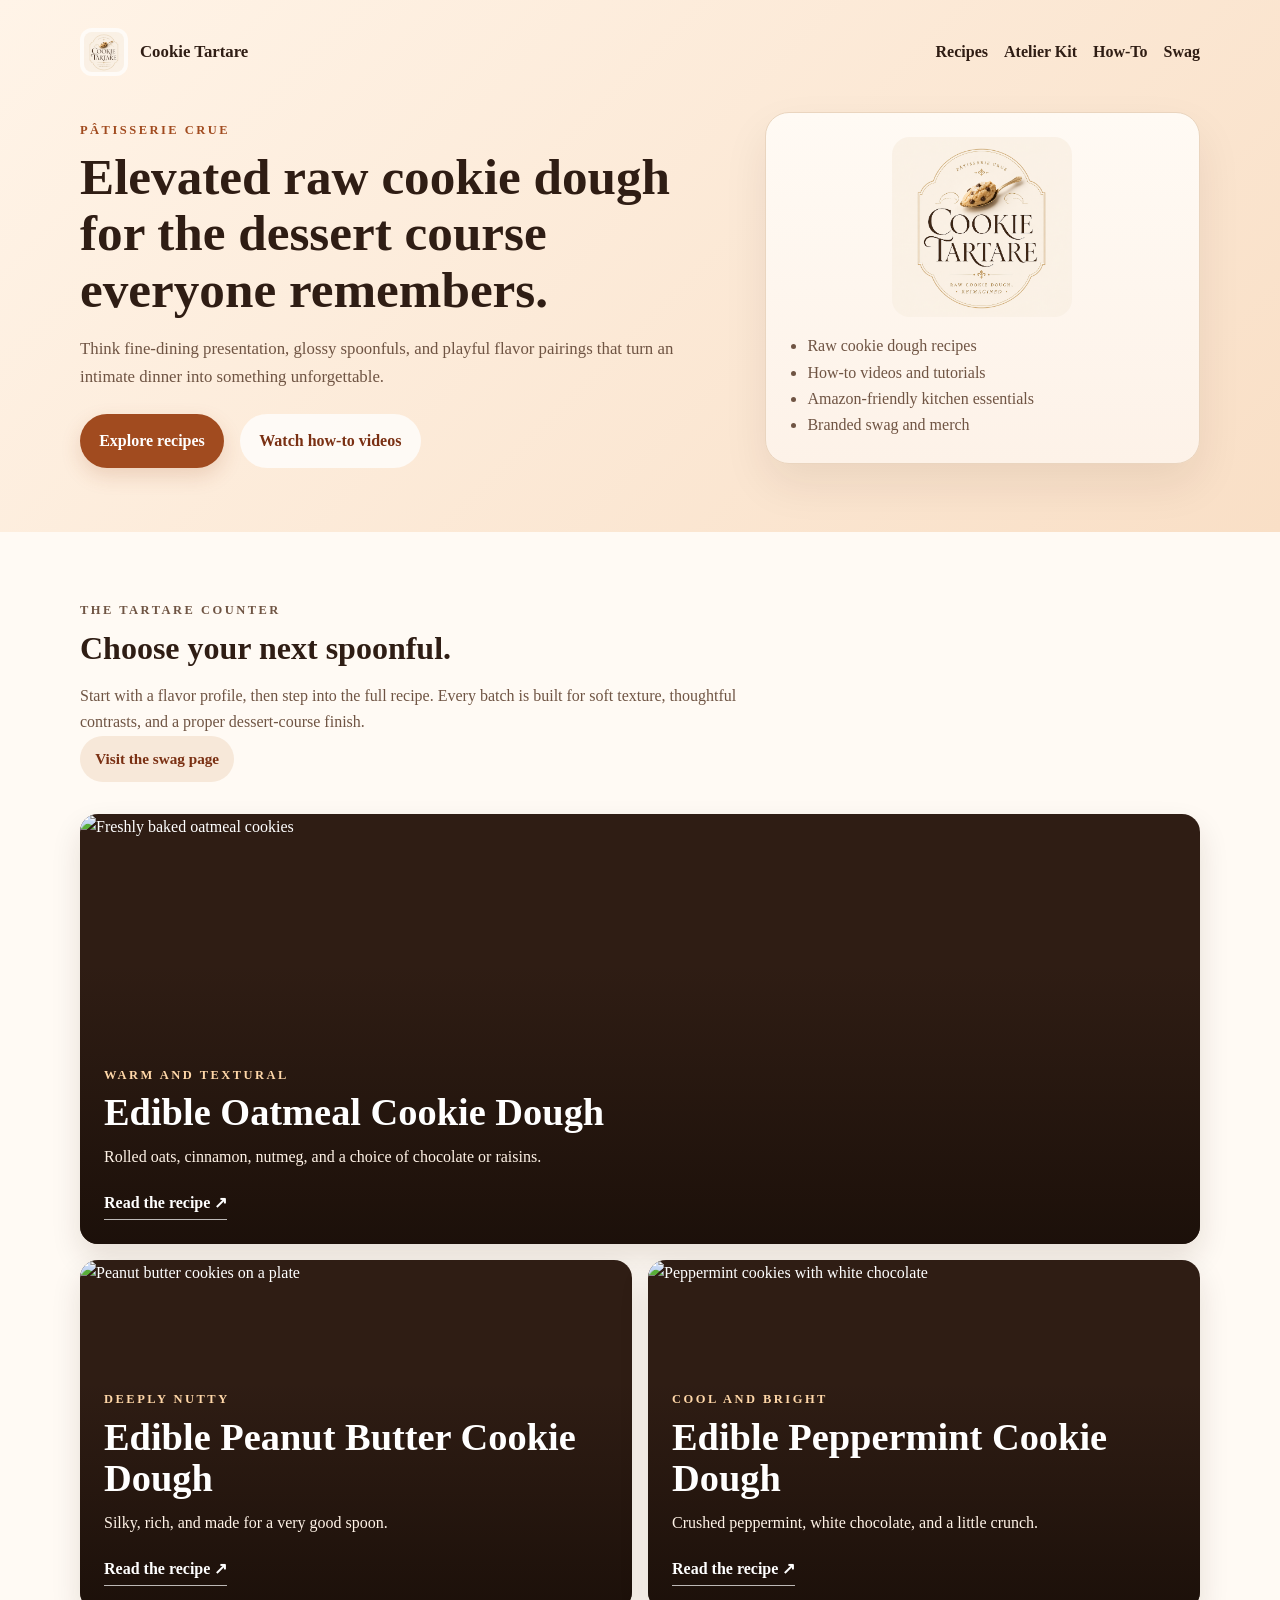
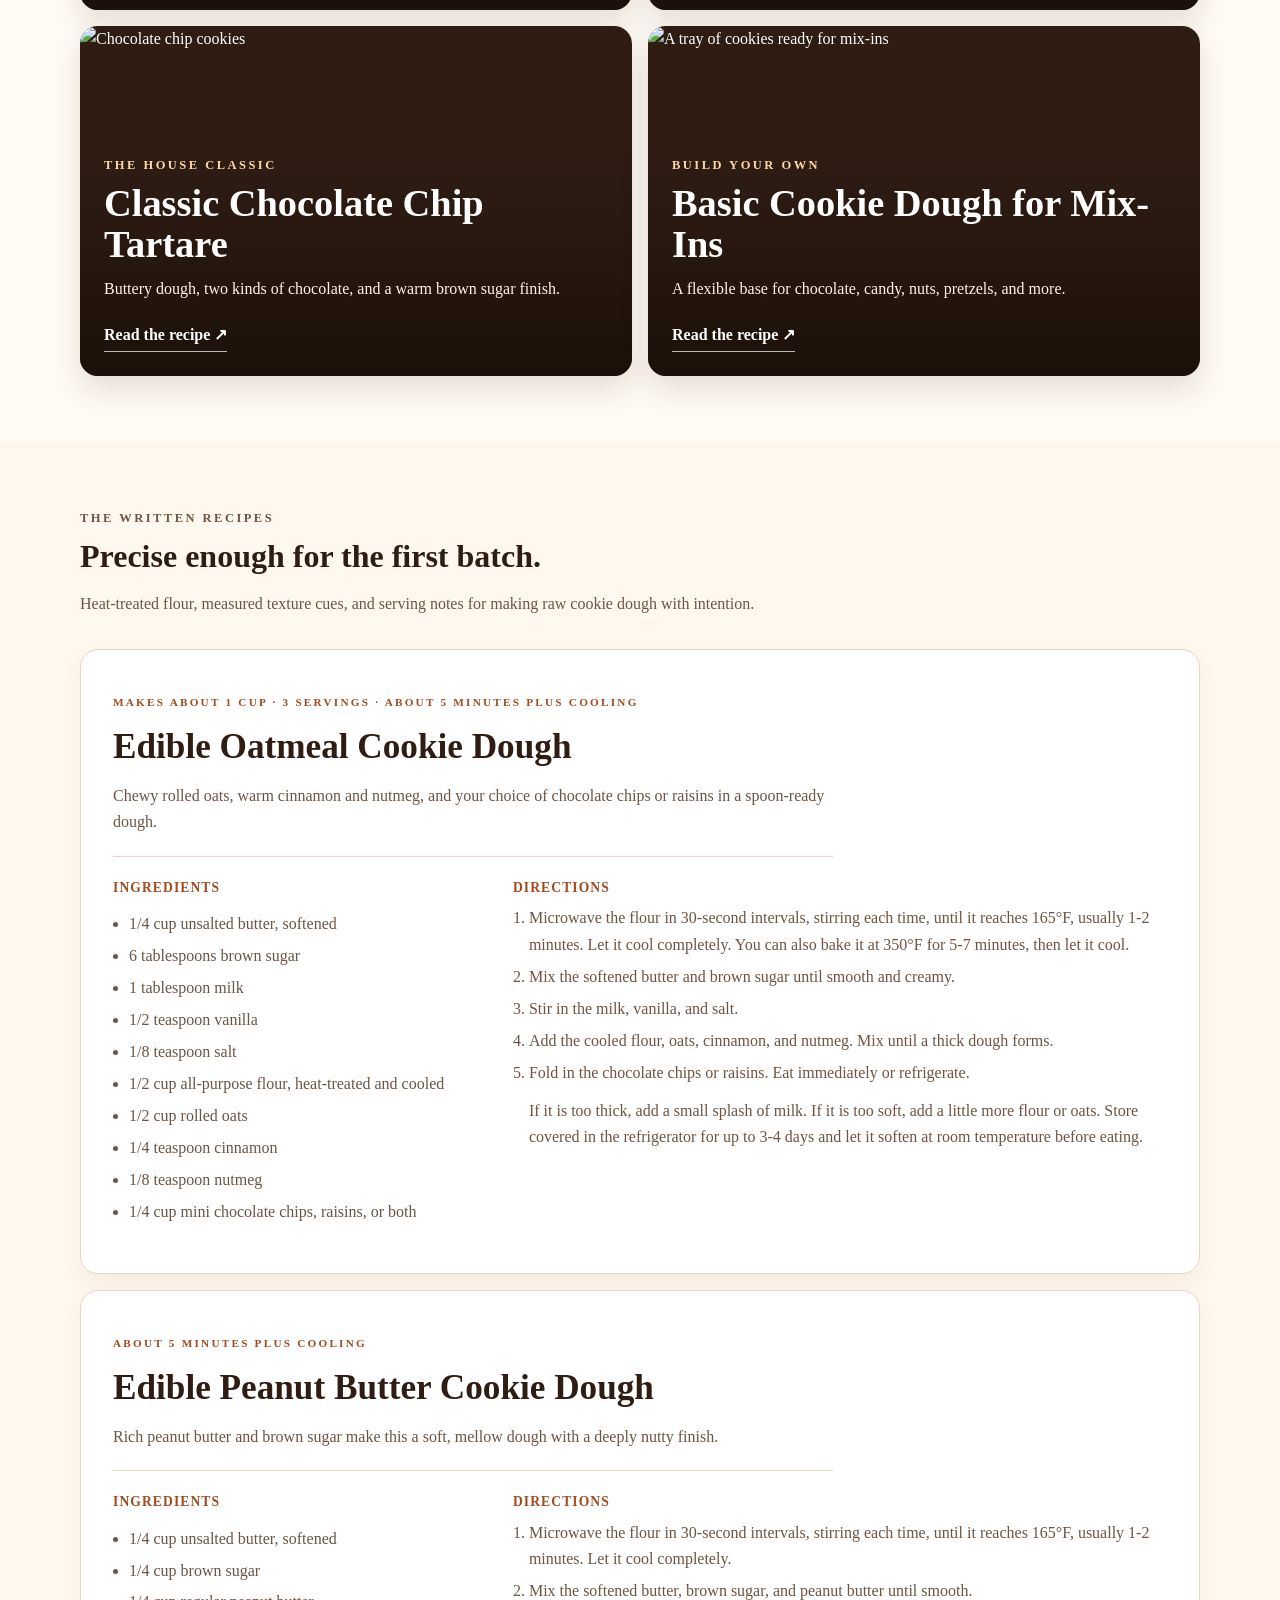
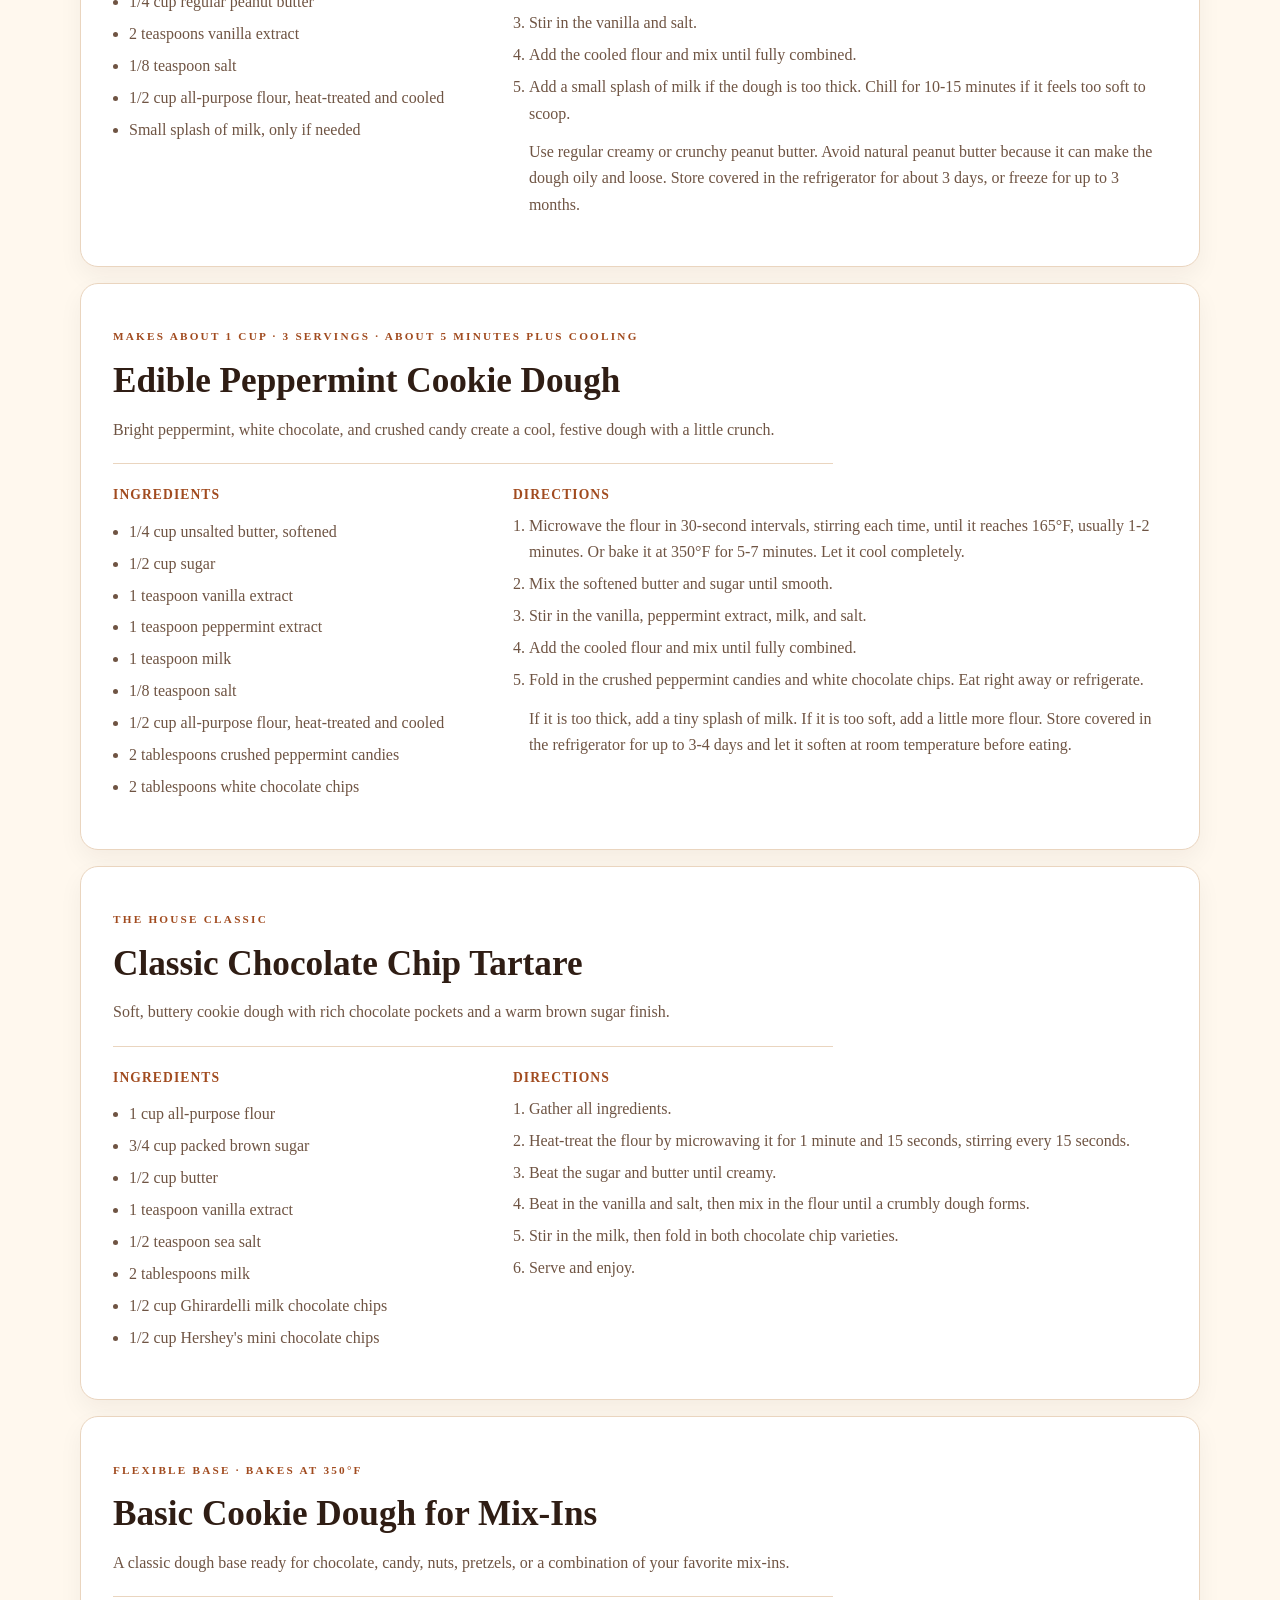
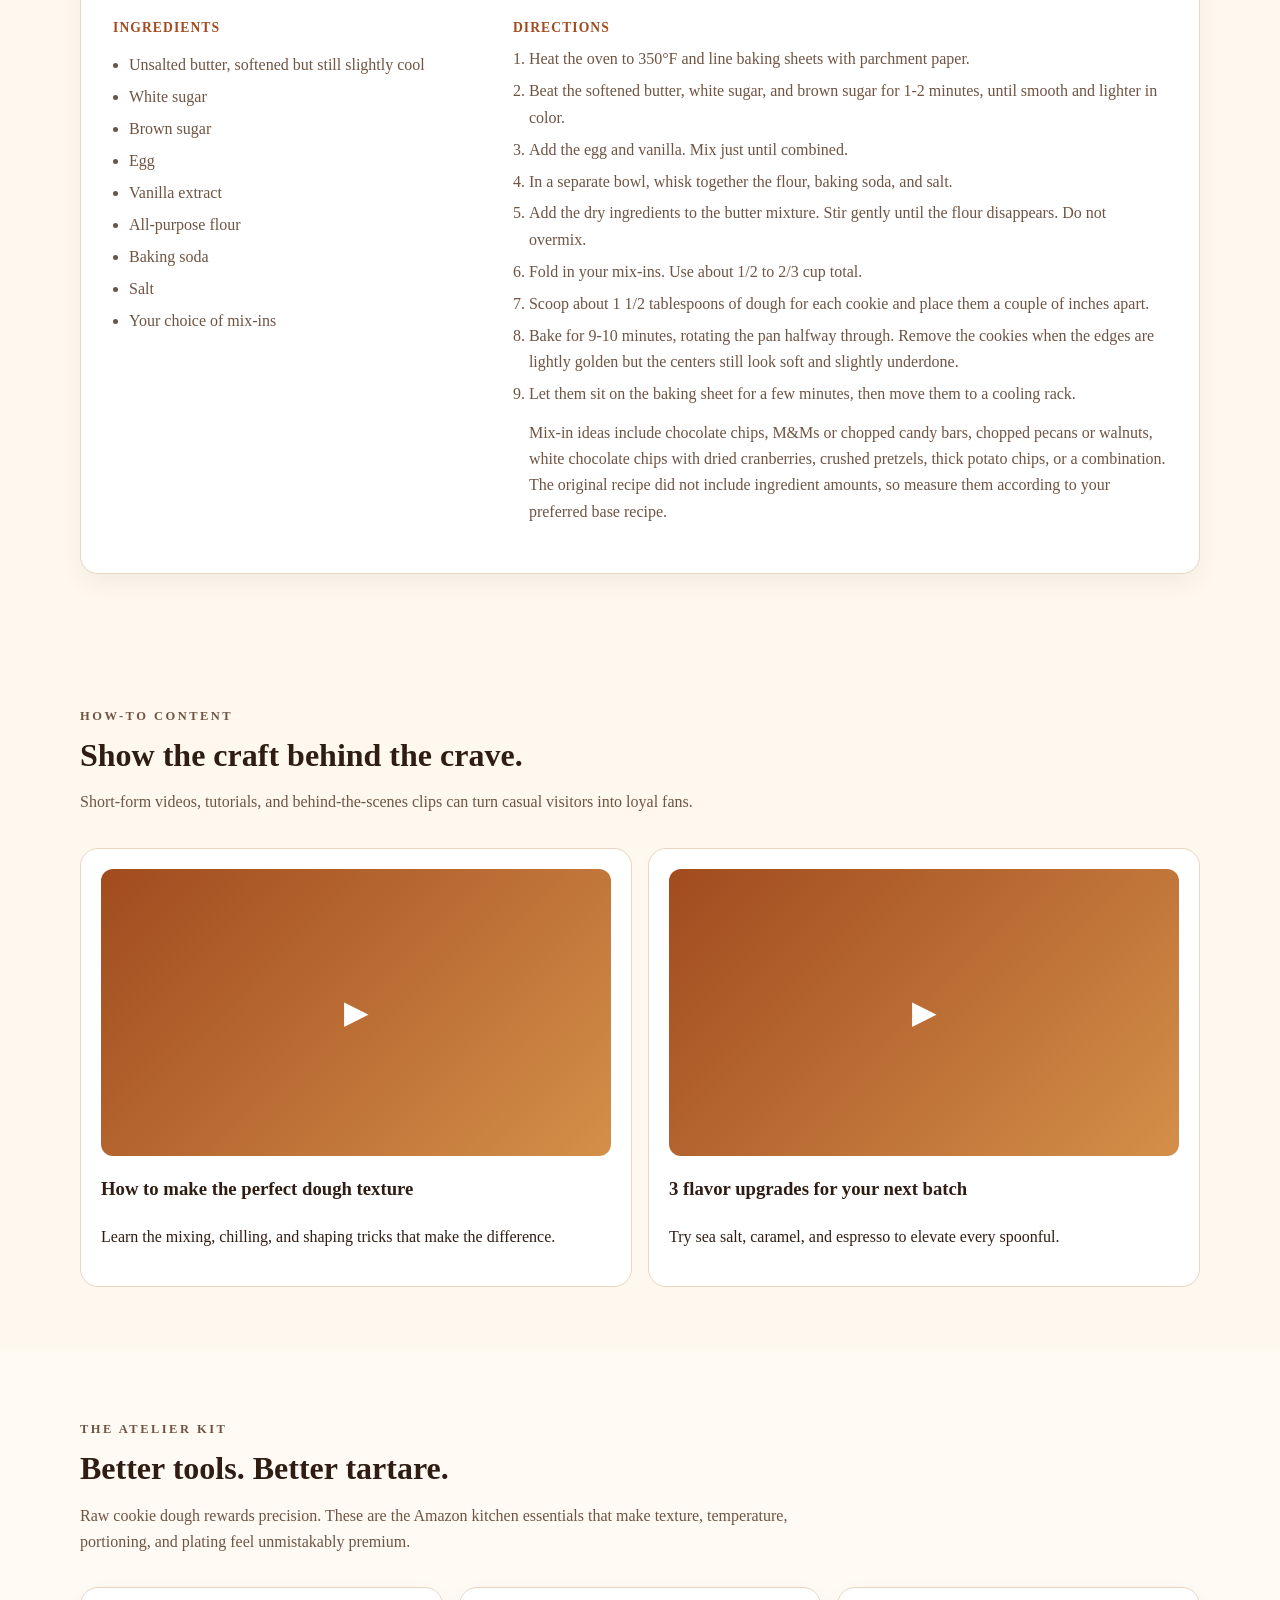
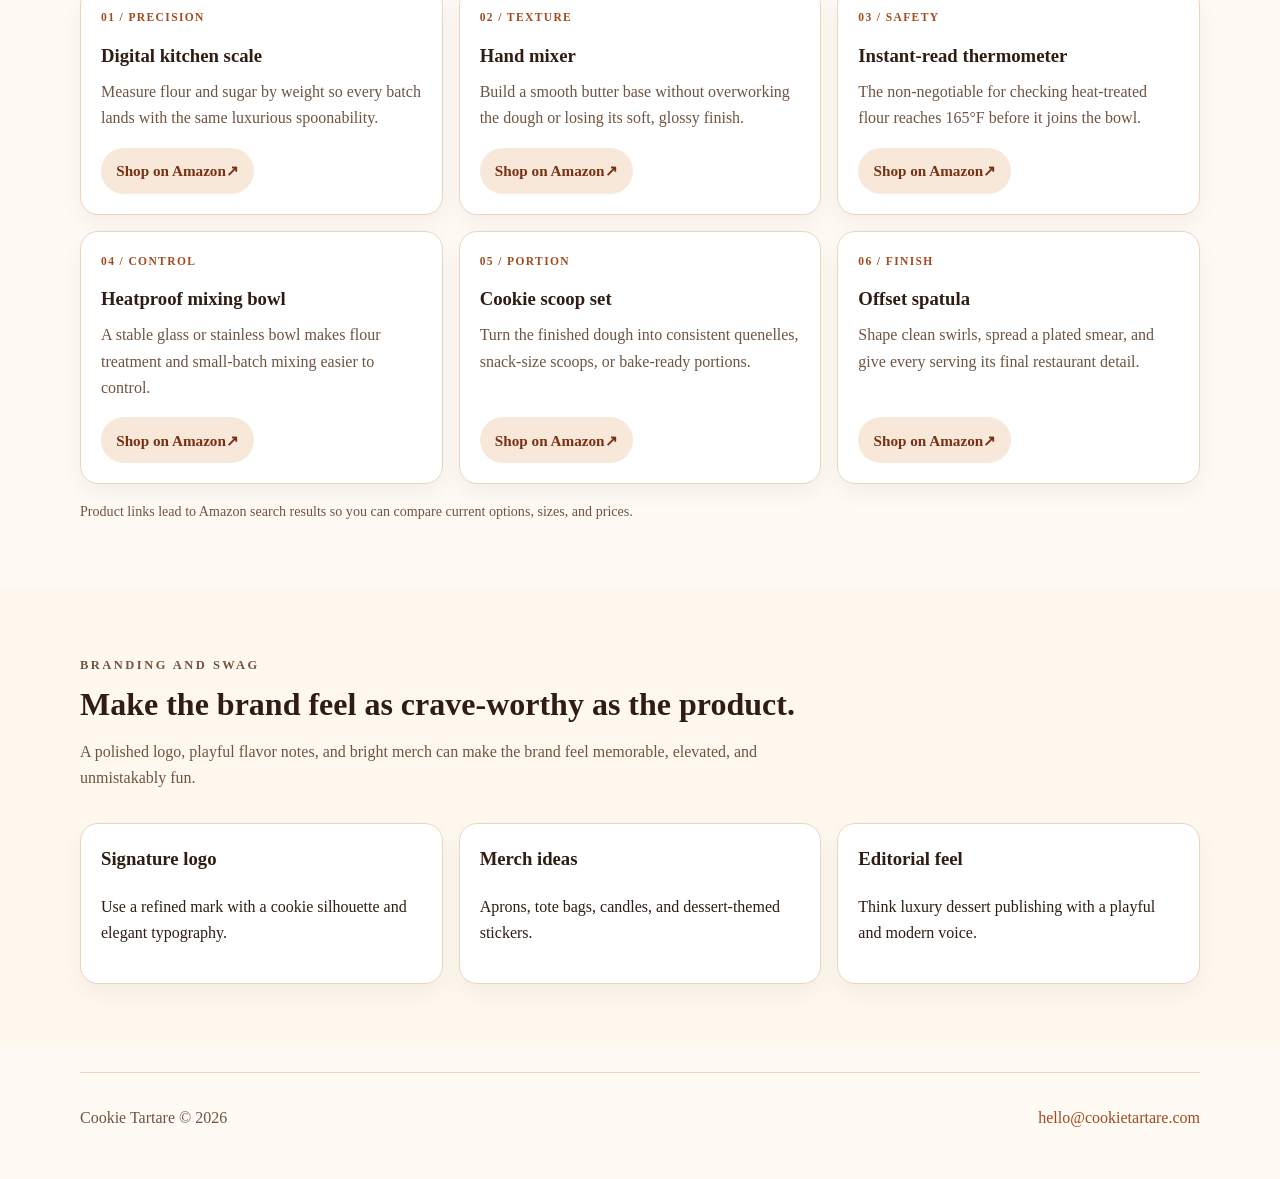
==== commit 95e090ca: "Create multipage Cookie Tartare site" ====
--- a/index.html
+++ b/index.html
@@ -15,15 +15,15 @@
   <body>
     <header class="hero">
       <div class="container nav">
-        <a class="brand" href="#top">
+        <a class="brand" href="index.html">
           <img src="logo.svg.png" alt="Cookie Tartare logo" />
           <span>Cookie Tartare</span>
         </a>
-        <nav>
-          <a href="#recipes">Recipes</a>
+        <nav aria-label="Main navigation">
+          <a href="recipes.html">Recipes</a>
+          <a href="atelier.html">Atelier Kit</a>
           <a href="#videos">How-To</a>
-          <a href="#shop">Shop</a>
-          <a href="#swag">Swag</a>
+          <a href="swag.html">Swag</a>
         </nav>
       </div>
 
@@ -36,7 +36,7 @@
             pairings that turn an intimate dinner into something unforgettable.
           </p>
           <div class="hero-actions">
-            <a class="btn btn-primary" href="#recipes">Explore recipes</a>
+            <a class="btn btn-primary" href="recipes.html">Explore recipes</a>
             <a class="btn btn-secondary" href="#videos">Watch how-to videos</a>
           </div>
         </div>
@@ -64,6 +64,7 @@
               batch is built for soft texture, thoughtful contrasts, and a proper
               dessert-course finish.
             </p>
+            <a class="btn btn-small" href="swag.html">Visit the swag page</a>
           </div>
 
           <div class="recipe-feature-grid">
--- a/styles.css
+++ b/styles.css
@@ -75,6 +75,42 @@
   font-weight: 600;
 }
 
+nav a:hover,
+nav a[aria-current="page"] {
+  color: var(--accent);
+}
+
+.page-hero {
+  padding: 1.25rem 0 3.5rem;
+  background: linear-gradient(135deg, #fff4e8 0%, #f9dfc6 100%);
+}
+
+.page-hero .nav {
+  padding-bottom: 3rem;
+}
+
+.page-hero-copy {
+  max-width: 780px;
+}
+
+.page-hero-copy h1 {
+  max-width: 740px;
+  margin: 0 0 1rem;
+  font-size: clamp(2.3rem, 5vw, 4.4rem);
+  line-height: 1.03;
+}
+
+.page-hero-copy p:last-child {
+  max-width: 640px;
+  margin: 0;
+  color: var(--muted);
+  font-size: 1.08rem;
+}
+
+.swag-hero {
+  background: linear-gradient(135deg, #f5e3d2 0%, #e8b88f 100%);
+}
+
 .hero-content {
   display: grid;
   grid-template-columns: 1.2fr 0.8fr;
@@ -363,6 +399,88 @@
   font-size: 0.88rem;
 }
 
+.swag-grid {
+  display: grid;
+  grid-template-columns: 1.2fr 0.8fr;
+  gap: 1rem;
+  align-items: stretch;
+}
+
+.swag-panel {
+  padding: clamp(1.5rem, 4vw, 3rem);
+  background: var(--text);
+  border-radius: 18px;
+  color: #fff8ee;
+}
+
+.swag-panel h2 {
+  max-width: 560px;
+  margin: 0 0 1rem;
+  font-size: clamp(1.8rem, 4vw, 3rem);
+  line-height: 1.08;
+}
+
+.swag-panel p {
+  max-width: 560px;
+  color: #f5dcca;
+}
+
+.swag-panel .eyebrow {
+  color: #ffd7a8;
+}
+
+.swag-panel .btn-primary {
+  margin-top: 1rem;
+  background: #ffd7a8;
+  color: var(--text);
+}
+
+.swag-list {
+  display: grid;
+  gap: 1rem;
+  margin: 0;
+  padding: 0;
+  list-style: none;
+}
+
+.swag-list li {
+  padding: 1.1rem 1.25rem;
+  background: var(--surface);
+  border: 1px solid var(--border);
+  border-radius: 14px;
+}
+
+.swag-list strong,
+.swag-list span {
+  display: block;
+}
+
+.swag-list strong {
+  margin-bottom: 0.25rem;
+}
+
+.swag-list span {
+  color: var(--muted);
+  font-size: 0.93rem;
+}
+
+.interest-form {
+  display: grid;
+  grid-template-columns: 1fr auto;
+  gap: 0.75rem;
+  max-width: 560px;
+  margin-top: 1.5rem;
+}
+
+.interest-form input {
+  min-width: 0;
+  padding: 0.85rem 1rem;
+  border: 1px solid var(--border);
+  border-radius: 999px;
+  color: var(--text);
+  font: inherit;
+}
+
 .card {
   background: var(--surface);
   border: 1px solid var(--border);
@@ -484,6 +602,11 @@
     gap: 1rem;
   }
 
+  .swag-grid,
+  .interest-form {
+    grid-template-columns: 1fr;
+  }
+
   .nav,
   .footer-content {
     flex-direction: column;
